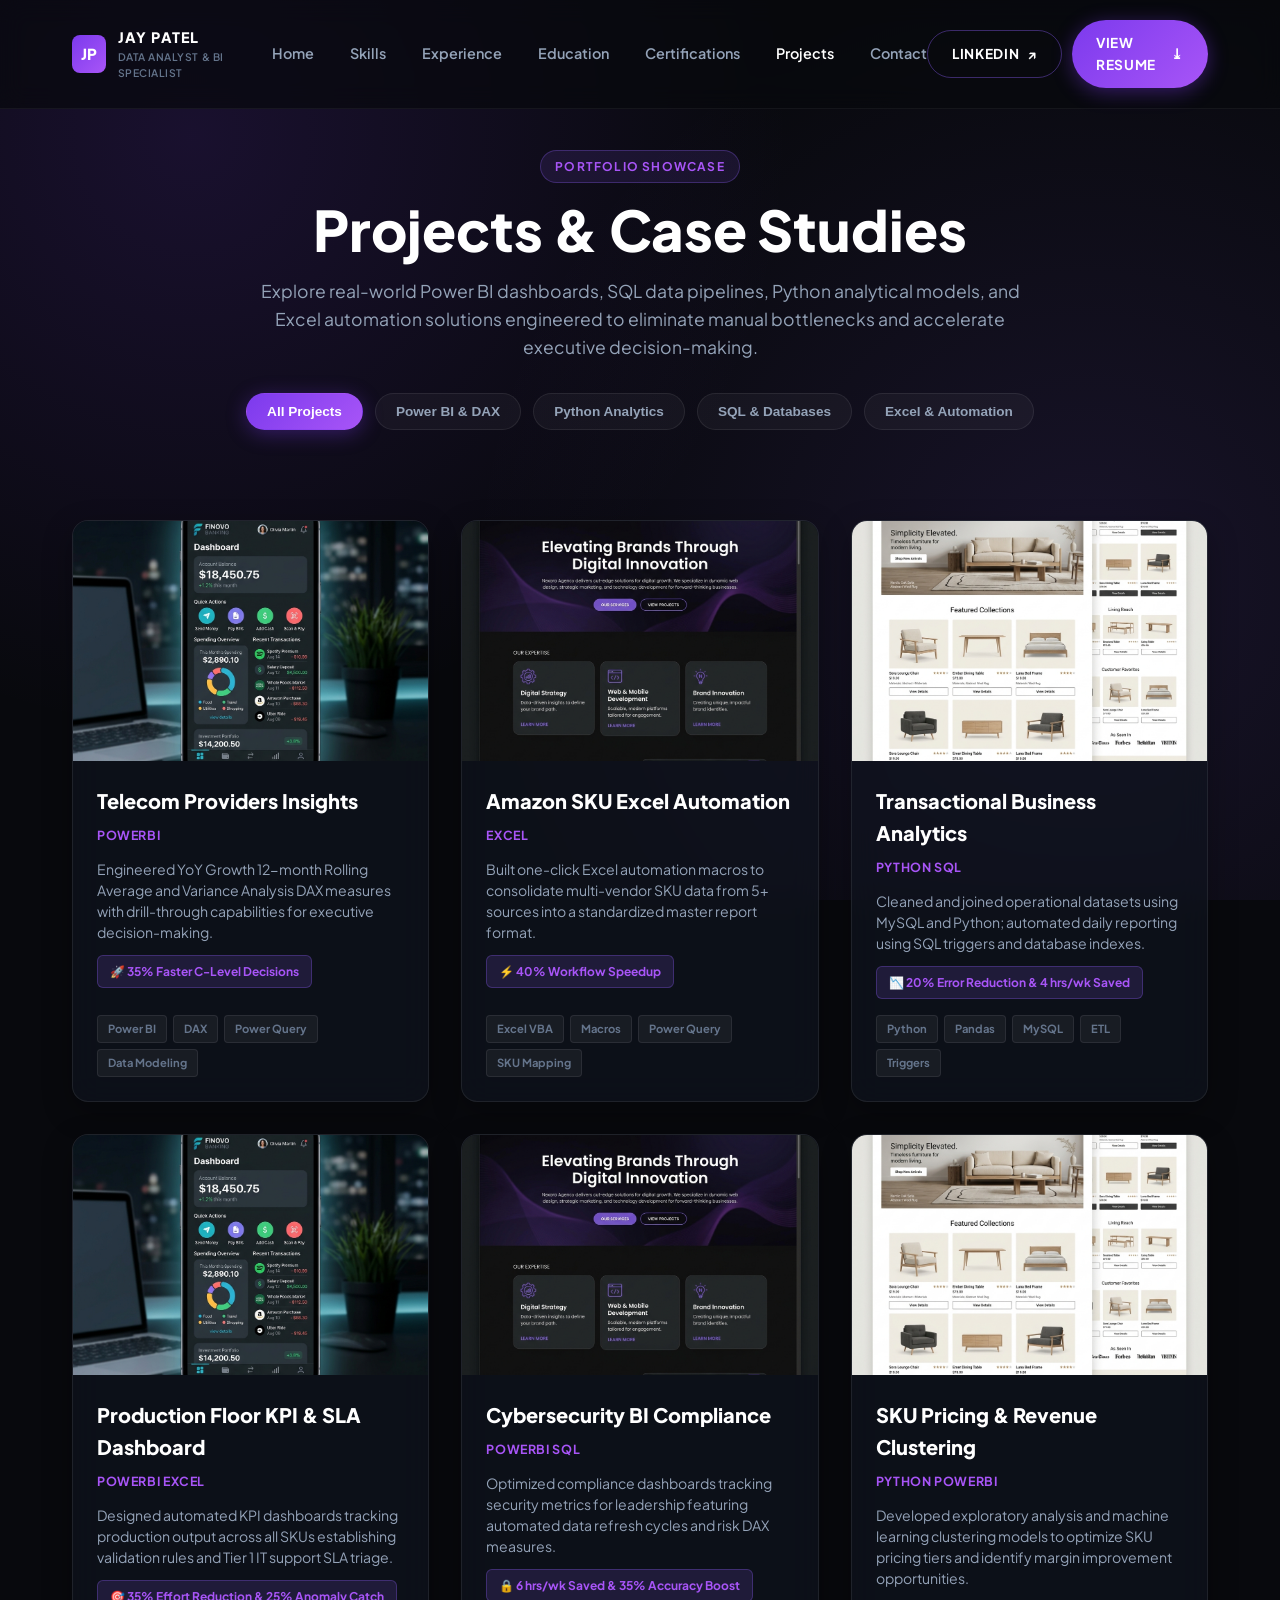
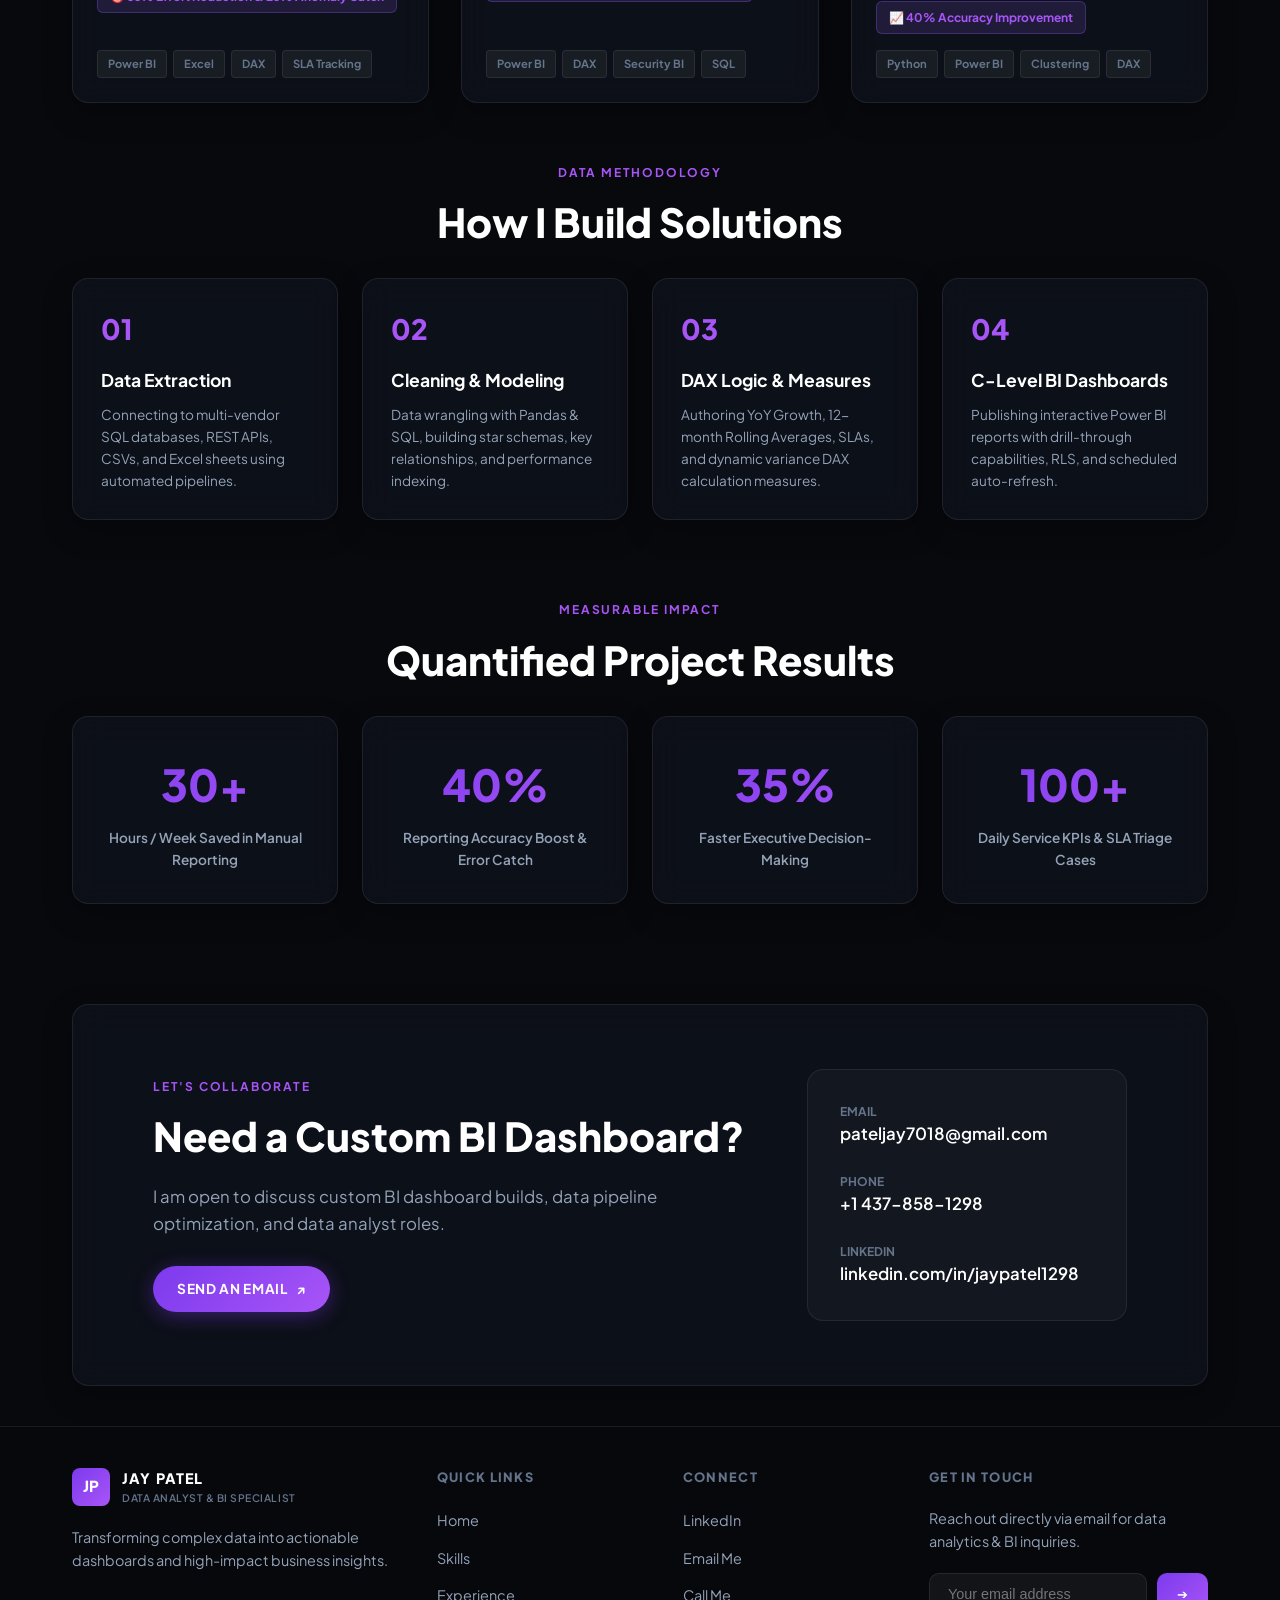
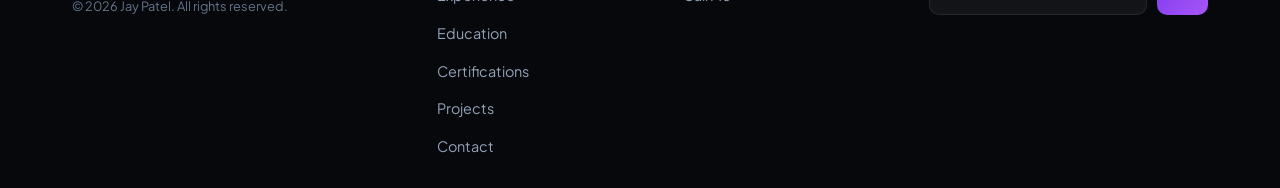
==== projects.html @ a5190599 "Initial commit: Dynamic Jay Patel Data Analyst Portfolio Website" ====
<!DOCTYPE html>
<html lang="en">
<head>
  <meta charset="UTF-8" />
  <meta name="viewport" content="width=device-width, initial-scale=1.0" />
  <title>Projects & Case Studies — Jay Patel | Data Analyst & BI Specialist</title>
  <link rel="preconnect" href="https://fonts.googleapis.com" />
  <link rel="preconnect" href="https://fonts.gstatic.com" crossorigin />
  <link href="https://fonts.googleapis.com/css2?family=Plus+Jakarta+Sans:wght@300;400;500;600;700;800&display=swap" rel="stylesheet" />
  <link rel="stylesheet" href="style.css" />
  <style>
    /* Dedicated Page Dark Ambient Styling */
    body {
      background: radial-gradient(circle at 15% 15%, rgba(124, 58, 237, 0.15) 0%, transparent 45%),
                  radial-gradient(circle at 85% 65%, rgba(139, 92, 246, 0.12) 0%, transparent 50%),
                  #08090d;
      background-attachment: fixed;
    }

    .projects-hero {
      padding-top: 150px;
      padding-bottom: 50px;
      text-align: center;
    }

    .projects-hero .hero-description {
      margin: 16px auto 32px;
    }

    /* Category Filter Tabs */
    .filter-tabs {
      display: flex;
      justify-content: center;
      flex-wrap: wrap;
      gap: 12px;
      margin-bottom: 40px;
    }

    .filter-btn {
      padding: 10px 20px;
      border-radius: 50px;
      background: rgba(255, 255, 255, 0.04);
      border: 1px solid var(--card-border);
      color: var(--text-secondary);
      font-size: 0.85rem;
      font-weight: 600;
      cursor: pointer;
      transition: all 0.3s ease;
    }

    .filter-btn:hover, .filter-btn.active {
      background: var(--accent-gradient);
      color: #ffffff;
      border-color: transparent;
      box-shadow: 0 4px 20px rgba(124, 58, 237, 0.35);
    }

    /* Detailed Project Card Styles */
    .project-detail-card {
      display: flex;
      flex-direction: column;
      height: 100%;
    }

    .project-metrics-badge {
      display: inline-block;
      margin-top: 12px;
      padding: 6px 12px;
      background: rgba(139, 92, 246, 0.15);
      border: 1px solid rgba(139, 92, 246, 0.3);
      border-radius: 6px;
      font-size: 0.75rem;
      font-weight: 700;
      color: var(--accent-purple-light);
    }

    .project-tech-tags {
      display: flex;
      flex-wrap: wrap;
      gap: 6px;
      margin-top: 16px;
    }

    .project-tech-tags span {
      font-size: 0.7rem;
      font-weight: 700;
      padding: 4px 10px;
      background: rgba(255, 255, 255, 0.05);
      border-radius: 4px;
      color: var(--text-muted);
    }

    /* Method Step Cards */
    .method-grid {
      display: grid;
      grid-template-columns: repeat(4, 1fr);
      gap: 24px;
    }

    /* Impact Grid Cards */
    .impact-grid {
      display: grid;
      grid-template-columns: repeat(4, 1fr);
      gap: 24px;
    }

    .impact-card {
      padding: 32px 24px;
      text-align: center;
    }

    .impact-num {
      font-size: 2.75rem;
      font-weight: 800;
      margin-bottom: 8px;
    }

    .impact-label {
      font-size: 0.85rem;
      color: var(--text-secondary);
      font-weight: 600;
    }
  </style>
</head>
<body>

  <!-- Main Website Content Wrapper -->
  <div id="content-wrapper">

    <!-- Header Navigation (Unified Component) -->
    <header class="navbar">
      <div class="nav-container">
        <a href="index.html#hero" class="brand-logo">
          <span class="logo-badge">JP</span>
          <div class="logo-text">
            <span class="logo-name">JAY PATEL</span>
            <span class="logo-sub">DATA ANALYST & BI SPECIALIST</span>
          </div>
        </a>

        <nav class="nav-menu">
          <a href="index.html#hero" class="nav-link">Home</a>
          <a href="index.html#skills" class="nav-link">Skills</a>
          <a href="index.html#experience" class="nav-link">Experience</a>
          <a href="index.html#education" class="nav-link">Education</a>
          <a href="index.html#certifications" class="nav-link">Certifications</a>
          <a href="projects.html" class="nav-link active">Projects</a>
          <a href="index.html#contact" class="nav-link">Contact</a>
        </nav>

        <div class="nav-actions" style="display: flex; gap: 10px; align-items: center;">
          <a href="https://www.linkedin.com/in/jaypatel1298/" target="_blank" rel="noopener" class="btn btn-outline nav-cta">LINKEDIN <span class="arrow">↗</span></a>
          <a href="assets/Jay_Patel_Resume.html" target="_blank" class="btn btn-primary nav-cta">VIEW RESUME <span class="arrow">⤓</span></a>
        </div>
      </div>
    </header>

    <!-- SECTION 1: Page Hero Header -->
    <section class="projects-hero">
      <div class="container">
        <div class="pill-badge">PORTFOLIO SHOWCASE</div>
        <h1 class="hero-name" style="font-size: 3.5rem;">Projects & Case Studies</h1>
        <p class="hero-description" style="max-width: 760px;">
          Explore real-world Power BI dashboards, SQL data pipelines, Python analytical models, and Excel automation solutions engineered to eliminate manual bottlenecks and accelerate executive decision-making.
        </p>

        <!-- Category Filter Buttons -->
        <div class="filter-tabs">
          <button class="filter-btn active" onclick="filterProjects('all', this)">All Projects</button>
          <button class="filter-btn" onclick="filterProjects('powerbi', this)">Power BI & DAX</button>
          <button class="filter-btn" onclick="filterProjects('python', this)">Python Analytics</button>
          <button class="filter-btn" onclick="filterProjects('sql', this)">SQL & Databases</button>
          <button class="filter-btn" onclick="filterProjects('excel', this)">Excel & Automation</button>
        </div>
      </div>
    </section>

    <!-- SECTION 2: Complete Projects Showcase Grid (Driven 100% Dynamically from excel/projects.csv) -->
    <section class="section" style="padding-top: 0;">
      <div class="container">
        <div id="full-projects-grid" class="projects-grid" style="grid-template-columns: repeat(3, 1fr);">
          <!-- Dynamic projects rendered live from excel/projects.csv -->
        </div>
      </div>
    </section>

    <!-- SECTION 3: Analytics Methodology Workflow -->
    <section class="section" style="padding-top: 20px;">
      <div class="container">
        <div class="section-header-center">
          <span class="section-subtitle">DATA METHODOLOGY</span>
          <h2 class="section-title">How I Build Solutions</h2>
        </div>

        <div class="method-grid">
          <div class="process-card glass-card">
            <div class="process-num">01</div>
            <h3 class="process-title">Data Extraction</h3>
            <p class="process-desc">Connecting to multi-vendor SQL databases, REST APIs, CSVs, and Excel sheets using automated pipelines.</p>
          </div>

          <div class="process-card glass-card">
            <div class="process-num">02</div>
            <h3 class="process-title">Cleaning & Modeling</h3>
            <p class="process-desc">Data wrangling with Pandas & SQL, building star schemas, key relationships, and performance indexing.</p>
          </div>

          <div class="process-card glass-card">
            <div class="process-num">03</div>
            <h3 class="process-title">DAX Logic & Measures</h3>
            <p class="process-desc">Authoring YoY Growth, 12-month Rolling Averages, SLAs, and dynamic variance DAX calculation measures.</p>
          </div>

          <div class="process-card glass-card">
            <div class="process-num">04</div>
            <h3 class="process-title">C-Level BI Dashboards</h3>
            <p class="process-desc">Publishing interactive Power BI reports with drill-through capabilities, RLS, and scheduled auto-refresh.</p>
          </div>
        </div>
      </div>
    </section>

    <!-- SECTION 4: Quantified Business Results Metrics -->
    <section class="section" style="padding-bottom: 60px;">
      <div class="container">
        <div class="section-header-center">
          <span class="section-subtitle">MEASURABLE IMPACT</span>
          <h2 class="section-title">Quantified Project Results</h2>
        </div>

        <div class="impact-grid">
          <div class="impact-card glass-card">
            <div class="impact-num gradient-text">30+</div>
            <div class="impact-label">Hours / Week Saved in Manual Reporting</div>
          </div>

          <div class="impact-card glass-card">
            <div class="impact-num gradient-text">40%</div>
            <div class="impact-label">Reporting Accuracy Boost & Error Catch</div>
          </div>

          <div class="impact-card glass-card">
            <div class="impact-num gradient-text">35%</div>
            <div class="impact-label">Faster Executive Decision-Making</div>
          </div>

          <div class="impact-card glass-card">
            <div class="impact-num gradient-text">100+</div>
            <div class="impact-label">Daily Service KPIs & SLA Triage Cases</div>
          </div>
        </div>
      </div>
    </section>

    <!-- Contact CTA Section -->
    <section id="contact" class="section contact-section">
      <div class="container">
        <div class="cta-box glass-card">
          <div class="cta-content">
            <span class="section-subtitle">LET'S COLLABORATE</span>
            <h2 class="cta-title">Need a Custom BI Dashboard?</h2>
            <p class="cta-desc">
              I am open to discuss custom BI dashboard builds, data pipeline optimization, and data analyst roles.
            </p>
            <a href="mailto:pateljay7018@gmail.com" class="btn btn-primary cta-btn">SEND AN EMAIL <span class="arrow">↗</span></a>
          </div>

          <div class="cta-contact-details">
            <div class="contact-item">
              <span class="contact-label">Email</span>
              <a href="mailto:pateljay7018@gmail.com" class="contact-val">pateljay7018@gmail.com</a>
            </div>
            <div class="contact-item">
              <span class="contact-label">Phone</span>
              <a href="tel:+14378581298" class="contact-val">+1 437-858-1298</a>
            </div>
            <div class="contact-item">
              <span class="contact-label">LinkedIn</span>
              <a href="https://www.linkedin.com/in/jaypatel1298/" target="_blank" rel="noopener" class="contact-val">linkedin.com/in/jaypatel1298</a>
            </div>
          </div>
        </div>
      </div>
    </section>

    <!-- Footer (Unified Component) -->
    <footer class="footer">
      <div class="container footer-grid">
        <div class="footer-col brand-col">
          <a href="index.html#hero" class="brand-logo">
            <span class="logo-badge">JP</span>
            <div class="logo-text">
              <span class="logo-name">JAY PATEL</span>
              <span class="logo-sub">DATA ANALYST & BI SPECIALIST</span>
            </div>
          </a>
          <p class="footer-desc">
            Transforming complex data into actionable dashboards and high-impact business insights.
          </p>
          <span class="copyright">© 2026 Jay Patel. All rights reserved.</span>
        </div>

        <div class="footer-col">
          <h4 class="footer-heading">QUICK LINKS</h4>
          <ul class="footer-links">
            <li><a href="index.html#hero">Home</a></li>
            <li><a href="index.html#skills">Skills</a></li>
            <li><a href="index.html#experience">Experience</a></li>
            <li><a href="index.html#education">Education</a></li>
            <li><a href="index.html#certifications">Certifications</a></li>
            <li><a href="projects.html">Projects</a></li>
            <li><a href="index.html#contact">Contact</a></li>
          </ul>
        </div>

        <div class="footer-col">
          <h4 class="footer-heading">CONNECT</h4>
          <ul class="footer-links">
            <li><a href="https://www.linkedin.com/in/jaypatel1298/" target="_blank" rel="noopener">LinkedIn</a></li>
            <li><a href="mailto:pateljay7018@gmail.com">Email Me</a></li>
            <li><a href="tel:+14378581298">Call Me</a></li>
          </ul>
        </div>

        <div class="footer-col newsletter-col">
          <h4 class="footer-heading">GET IN TOUCH</h4>
          <p class="newsletter-desc">Reach out directly via email for data analytics & BI inquiries.</p>
          <form class="newsletter-form" onsubmit="event.preventDefault(); window.location.href='mailto:pateljay7018@gmail.com';">
            <input type="email" placeholder="Your email address" required />
            <button type="submit" class="newsletter-btn">➔</button>
          </form>
        </div>
      </div>
    </footer>

  </div>

  <script>
    // Client-side Category Filter for Projects Page
    function filterProjects(category, btn) {
      const buttons = document.querySelectorAll('.filter-btn');
      buttons.forEach(b => b.classList.remove('active'));
      btn.classList.add('active');

      const cards = document.querySelectorAll('.project-detail-card');
      cards.forEach(card => {
        const cat = card.getAttribute('data-category');
        if (category === 'all' || cat.includes(category)) {
          card.style.display = 'flex';
        } else {
          card.style.display = 'none';
        }
      });
    }
  </script>
  <script src="js/excel-loader.js"></script>
</body>
</html>
---- style.css ----
* {
  margin: 0;
  padding: 0;
  box-sizing: border-box;
}

:root {
  --bg-dark: #08090d;
  --card-bg: rgba(16, 20, 32, 0.65);
  --card-border: rgba(255, 255, 255, 0.08);
  --accent-purple: #8b5cf6;
  --accent-purple-light: #a855f7;
  --accent-gradient: linear-gradient(135deg, #7c3aed 0%, #a855f7 100%);
  --text-primary: #ffffff;
  --text-secondary: #94a3b8;
  --text-muted: #64748b;
  --font-family: 'Plus Jakarta Sans', -apple-system, BlinkMacSystemFont, sans-serif;
}

html {
  scroll-behavior: smooth;
}

body {
  background-color: var(--bg-dark);
  color: var(--text-primary);
  font-family: var(--font-family);
  overflow-x: hidden;
  line-height: 1.6;
}

/* Loader */
.loader-container {
  position: fixed;
  top: 0;
  left: 0;
  width: 100vw;
  height: 100vh;
  background: var(--bg-dark);
  display: flex;
  flex-direction: column;
  align-items: center;
  justify-content: center;
  z-index: 9999;
  transition: opacity 0.5s ease, visibility 0.5s ease;
}

.loader-container.hidden {
  opacity: 0;
  visibility: hidden;
  pointer-events: none;
}

.loader-track {
  width: 220px;
  height: 4px;
  background: rgba(255, 255, 255, 0.1);
  border-radius: 4px;
  overflow: hidden;
  margin-bottom: 12px;
}

.loader-bar {
  width: 0%;
  height: 100%;
  background: var(--accent-gradient);
  transition: width 0.1s linear;
}

.loader-text {
  font-size: 0.85rem;
  color: var(--text-secondary);
  letter-spacing: 0.05em;
}

/* Background Canvas Scroll Viewport */
.canvas-container {
  position: fixed;
  top: 0;
  left: 0;
  width: 100vw;
  height: 100vh;
  z-index: 0;
  pointer-events: none;
  overflow: hidden;
}

#scroll-canvas {
  display: block;
  width: 100%;
  height: 100%;
  object-fit: contain;
}

.canvas-overlay {
  position: absolute;
  top: 0;
  left: 0;
  width: 100%;
  height: 100%;
  background: radial-gradient(circle at center, rgba(8, 9, 13, 0.35) 0%, rgba(8, 9, 13, 0.75) 100%);
}

/* Main Content Wrapper */
#content-wrapper {
  position: relative;
  z-index: 10;
}

.container {
  width: 95%;
  max-width: 1560px;
  margin: 0 auto;
  padding: 0 40px;
}

/* Glassmorphism Card Utilities */
.glass-card {
  background: var(--card-bg);
  backdrop-filter: blur(16px);
  -webkit-backdrop-filter: blur(16px);
  border: 1px solid var(--card-border);
  border-radius: 16px;
  box-shadow: 0 10px 30px rgba(0, 0, 0, 0.3);
  transition: transform 0.3s ease, border-color 0.3s ease, box-shadow 0.3s ease;
}

.glass-card:hover {
  border-color: rgba(139, 92, 246, 0.3);
  box-shadow: 0 12px 40px rgba(139, 92, 246, 0.15);
}

/* Section Header Typography */
.section {
  padding: 40px 0;
}

.section-subtitle {
  font-size: 0.75rem;
  font-weight: 700;
  color: var(--accent-purple-light);
  letter-spacing: 0.15em;
  text-transform: uppercase;
  display: block;
  margin-bottom: 8px;
}

.section-title {
  font-size: 2.5rem;
  font-weight: 800;
  color: var(--text-primary);
}

.section-header {
  display: flex;
  justify-content: space-between;
  align-items: flex-end;
  margin-bottom: 24px;
}

.section-header-center {
  text-align: center;
  margin-bottom: 24px;
}

.gradient-text {
  background: var(--accent-gradient);
  -webkit-background-clip: text;
  -webkit-text-fill-color: transparent;
}

/* Buttons */
.btn {
  display: inline-flex;
  align-items: center;
  gap: 8px;
  padding: 12px 24px;
  border-radius: 50px;
  font-size: 0.85rem;
  font-weight: 700;
  letter-spacing: 0.05em;
  text-decoration: none;
  transition: all 0.3s ease;
  cursor: pointer;
}

.btn-primary {
  background: var(--accent-gradient);
  color: #ffffff;
  border: none;
  box-shadow: 0 4px 20px rgba(124, 58, 237, 0.4);
}

.btn-primary:hover {
  transform: translateY(-2px);
  box-shadow: 0 6px 24px rgba(124, 58, 237, 0.6);
}

.btn-glass {
  background: rgba(255, 255, 255, 0.05);
  color: var(--text-primary);
  border: 1px solid var(--card-border);
}

.btn-glass:hover {
  background: rgba(255, 255, 255, 0.1);
  border-color: rgba(255, 255, 255, 0.2);
}

.btn-outline {
  background: transparent;
  color: var(--text-primary);
  border: 1px solid rgba(139, 92, 246, 0.4);
}

.btn-outline:hover {
  background: rgba(139, 92, 246, 0.1);
  border-color: var(--accent-purple-light);
}

/* Navigation Bar */
.navbar {
  position: fixed;
  top: 0;
  left: 0;
  width: 100%;
  z-index: 1000;
  padding: 20px 0;
  background: rgba(8, 9, 13, 0.7);
  backdrop-filter: blur(12px);
  border-bottom: 1px solid rgba(255, 255, 255, 0.05);
}

.nav-container {
  width: 95%;
  max-width: 1560px;
  margin: 0 auto;
  padding: 0 40px;
  display: flex;
  align-items: center;
  justify-content: space-between;
}

.brand-logo {
  display: flex;
  align-items: center;
  gap: 12px;
  text-decoration: none;
}

.logo-badge {
  width: 38px;
  height: 38px;
  background: var(--accent-gradient);
  border-radius: 8px;
  display: flex;
  align-items: center;
  justify-content: center;
  font-weight: 800;
  font-size: 0.95rem;
  color: #ffffff;
}

.logo-text {
  display: flex;
  flex-direction: column;
}

.logo-name {
  font-size: 0.9rem;
  font-weight: 800;
  letter-spacing: 0.08em;
  color: var(--text-primary);
}

.logo-sub {
  font-size: 0.65rem;
  font-weight: 600;
  color: var(--text-muted);
  letter-spacing: 0.05em;
}

.nav-menu {
  display: flex;
  align-items: center;
  gap: 36px;
}

.nav-link {
  color: var(--text-secondary);
  text-decoration: none;
  font-size: 0.9rem;
  font-weight: 600;
  transition: color 0.2s ease;
}

.nav-link:hover, .nav-link.active {
  color: var(--text-primary);
}

/* Hero Section */
.hero-section {
  padding-top: 110px;
  padding-bottom: 40px;
  min-height: auto;
  display: flex;
  align-items: center;
}

.hero-grid {
  display: grid;
  grid-template-columns: 1.3fr 0.7fr;
  gap: 40px;
  align-items: center;
}

.pill-badge {
  display: inline-block;
  padding: 6px 14px;
  background: rgba(139, 92, 246, 0.12);
  border: 1px solid rgba(139, 92, 246, 0.3);
  border-radius: 50px;
  font-size: 0.75rem;
  font-weight: 700;
  color: var(--accent-purple-light);
  letter-spacing: 0.1em;
  margin-bottom: 16px;
}

.hero-name {
  font-size: 4rem;
  font-weight: 800;
  line-height: 1.1;
  margin-bottom: 8px;
}

.hero-title {
  font-size: 2.25rem;
  font-weight: 700;
  line-height: 1.2;
  color: var(--text-secondary);
  margin-bottom: 20px;
}

.hero-description {
  font-size: 1.1rem;
  color: var(--text-secondary);
  max-width: 680px;
  margin-bottom: 32px;
}

.hero-actions {
  display: flex;
  gap: 16px;
  margin-bottom: 48px;
}

.hero-stats {
  display: flex;
  align-items: center;
  gap: 32px;
  background: rgba(16, 20, 32, 0.5);
  backdrop-filter: blur(12px);
  padding: 20px 32px;
  border-radius: 14px;
  border: 1px solid var(--card-border);
  width: fit-content;
}

.stat-item {
  display: flex;
  flex-direction: column;
}

.stat-num {
  font-size: 1.75rem;
  font-weight: 800;
  color: var(--text-primary);
}

.stat-label {
  font-size: 0.7rem;
  font-weight: 700;
  color: var(--text-muted);
  letter-spacing: 0.05em;
}

.stat-divider {
  width: 1px;
  height: 36px;
  background: var(--card-border);
}

/* Hero Floating Glass Cards */
.hero-floating-elements {
  display: flex;
  flex-direction: column;
  gap: 24px;
  align-items: flex-end;
}

.float-card {
  padding: 24px;
  width: 310px;
}

.card-tag {
  font-size: 0.75rem;
  font-weight: 700;
  color: var(--text-muted);
  letter-spacing: 0.1em;
  margin-bottom: 12px;
}

.ai-graph {
  display: flex;
  gap: 10px;
  align-items: center;
  height: 40px;
  margin-bottom: 8px;
}

.ai-node {
  width: 12px;
  height: 12px;
  border-radius: 50%;
  background: var(--text-muted);
}

.ai-node.glow {
  width: 18px;
  height: 18px;
  background: var(--accent-purple-light);
  box-shadow: 0 0 15px var(--accent-purple);
}

.card-caption {
  font-size: 0.8rem;
  font-weight: 600;
  color: var(--text-secondary);
}

.ds-badges {
  display: flex;
  flex-wrap: wrap;
  gap: 8px;
}

.ds-badges span {
  font-size: 0.7rem;
  font-weight: 700;
  padding: 6px 10px;
  background: rgba(255, 255, 255, 0.05);
  border-radius: 6px;
  color: var(--text-secondary);
}

/* Tech Stack Infinite Marquee Wheel */
.tech-marquee-wrapper {
  position: relative;
  width: 100%;
  overflow: hidden;
  padding: 24px 0;
  border-radius: 20px;
  background: var(--card-bg);
  backdrop-filter: blur(16px);
  -webkit-backdrop-filter: blur(16px);
  border: 1px solid var(--card-border);
}

.tech-marquee-wrapper::before,
.tech-marquee-wrapper::after {
  content: "";
  position: absolute;
  top: 0;
  width: 100px;
  height: 100%;
  z-index: 2;
  pointer-events: none;
}

.tech-marquee-wrapper::before {
  left: 0;
  background: linear-gradient(to right, rgba(8, 9, 13, 0.95), transparent);
}

.tech-marquee-wrapper::after {
  right: 0;
  background: linear-gradient(to left, rgba(8, 9, 13, 0.95), transparent);
}

.tech-marquee-track {
  display: flex;
  align-items: center;
  gap: 48px;
  width: max-content;
  animation: marqueeScroll 25s linear infinite;
}

.tech-marquee-wrapper:hover .tech-marquee-track {
  animation-play-state: paused;
}

@keyframes marqueeScroll {
  0% { transform: translateX(0); }
  100% { transform: translateX(-50%); }
}

.tech-item {
  display: flex;
  flex-direction: column;
  align-items: center;
  gap: 10px;
  min-width: 95px;
  transition: transform 0.3s ease;
}

.tech-item:hover {
  transform: translateY(-4px);
}

.tech-icon-box {
  width: 56px;
  height: 56px;
  border-radius: 14px;
  background: rgba(255, 255, 255, 0.05);
  border: 1px solid rgba(255, 255, 255, 0.1);
  display: flex;
  align-items: center;
  justify-content: center;
  font-weight: 800;
  font-size: 1rem;
  color: var(--accent-purple-light);
  box-shadow: 0 4px 15px rgba(0, 0, 0, 0.2);
}

.tech-name {
  font-size: 0.8rem;
  font-weight: 700;
  color: var(--text-secondary);
  white-space: nowrap;
}

/* Full Projects Showcase Grid (for projects.html) */
.projects-grid {
  display: grid;
  grid-template-columns: repeat(3, 1fr);
  gap: 32px;
}

.project-card {
  overflow: hidden;
  display: flex;
  flex-direction: column;
}

.project-img-wrapper {
  position: relative;
  width: 100%;
  height: 240px;
  overflow: hidden;
  border-radius: 12px 12px 0 0;
}

.project-img-wrapper img {
  width: 100%;
  height: 100%;
  object-fit: cover;
  transition: transform 0.5s ease;
}

.project-card:hover .project-img-wrapper img {
  transform: scale(1.05);
}

.project-overlay {
  position: absolute;
  inset: 0;
  background: rgba(8, 9, 13, 0.65);
  backdrop-filter: blur(4px);
  display: flex;
  align-items: center;
  justify-content: center;
  opacity: 0;
  transition: opacity 0.3s ease;
}

.project-card:hover .project-overlay {
  opacity: 1;
}

.view-btn {
  font-size: 0.85rem;
  font-weight: 700;
  color: #ffffff;
  padding: 10px 20px;
  background: var(--accent-gradient);
  border-radius: 50px;
  box-shadow: 0 4px 15px rgba(124, 58, 237, 0.4);
  cursor: pointer;
  text-decoration: none;
}

.project-info {
  padding: 24px;
}

.project-meta {
  margin-bottom: 12px;
}

.project-name {
  font-size: 1.25rem;
  font-weight: 800;
  color: var(--text-primary);
  margin-bottom: 4px;
}

.project-cat {
  font-size: 0.78rem;
  font-weight: 700;
  color: var(--accent-purple-light);
  letter-spacing: 0.05em;
  text-transform: uppercase;
}

.project-tagline {
  font-size: 0.88rem;
  color: var(--text-secondary);
  line-height: 1.5;
}

/* Compact Featured Projects Grid (for landing page) */
.compact-projects-grid {
  display: grid;
  grid-template-columns: repeat(3, 1fr);
  gap: 16px;
}

.compact-project-card {
  padding: 20px;
  text-decoration: none;
  display: flex;
  flex-direction: column;
  justify-content: space-between;
  transition: all 0.3s ease;
}

.compact-project-card:hover {
  transform: translateY(-4px);
  border-color: rgba(139, 92, 246, 0.4);
}

.compact-project-badge {
  font-size: 0.65rem;
  font-weight: 800;
  color: var(--accent-purple-light);
  letter-spacing: 0.08em;
  margin-bottom: 8px;
}

.compact-project-title {
  font-size: 1.05rem;
  font-weight: 800;
  color: var(--text-primary);
  margin-bottom: 6px;
}

.compact-project-desc {
  font-size: 0.82rem;
  color: var(--text-secondary);
  line-height: 1.4;
  margin-bottom: 12px;
}

.compact-project-link {
  font-size: 0.75rem;
  font-weight: 700;
  color: var(--accent-purple-light);
}

/* Certifications Section Grid (Compact Square Cards) */
.certs-grid {
  display: grid;
  grid-template-columns: repeat(4, 1fr);
  gap: 16px;
}

.cert-card {
  padding: 20px;
  display: flex;
  flex-direction: column;
  justify-content: space-between;
  position: relative;
  overflow: hidden;
  min-height: 210px;
}

.cert-card::before {
  content: '';
  position: absolute;
  top: 0;
  left: 0;
  width: 4px;
  height: 100%;
  background: var(--accent-gradient);
}

.cert-badge-tag {
  font-size: 0.65rem;
  font-weight: 800;
  color: var(--accent-purple-light);
  letter-spacing: 0.08em;
  text-transform: uppercase;
  margin-bottom: 6px;
  display: block;
}

.cert-title {
  font-size: 0.95rem;
  font-weight: 800;
  color: var(--text-primary);
  line-height: 1.3;
  margin-bottom: 6px;
}

.cert-issuer {
  font-size: 0.78rem;
  font-weight: 700;
  color: var(--text-secondary);
  margin-bottom: 10px;
}

.cert-desc {
  font-size: 0.8rem;
  color: var(--text-muted);
  line-height: 1.4;
  margin-bottom: 12px;
}

.cert-footer {
  display: flex;
  justify-content: space-between;
  align-items: center;
  border-top: 1px solid var(--card-border);
  padding-top: 12px;
  margin-top: 10px;
}

.cert-date {
  font-size: 0.72rem;
  font-weight: 600;
  color: var(--text-muted);
}

.cert-verify {
  font-size: 0.72rem;
  font-weight: 700;
  color: var(--accent-purple-light);
  text-decoration: none;
}

.cert-verify:hover {
  text-decoration: underline;
}

.project-tech-tags {
  display: flex;
  flex-wrap: wrap;
  gap: 8px;
  margin-top: 10px;
}

.project-tech-tags span {
  font-size: 0.72rem;
  font-weight: 700;
  padding: 4px 10px;
  background: rgba(255, 255, 255, 0.06);
  border: 1px solid rgba(255, 255, 255, 0.08);
  border-radius: 6px;
  color: var(--text-secondary);
}

/* Process Section */
.process-steps {
  display: grid;
  grid-template-columns: repeat(5, 1fr);
  gap: 20px;
}

.process-card {
  padding: 28px;
  position: relative;
}

.process-num {
  font-size: 1.75rem;
  font-weight: 800;
  color: var(--accent-purple-light);
  margin-bottom: 14px;
}

.process-title {
  font-size: 1.1rem;
  font-weight: 700;
  margin-bottom: 10px;
}

.process-desc {
  font-size: 0.85rem;
  color: var(--text-secondary);
}

/* Contact CTA Box */
.cta-box {
  padding: 64px 80px;
  display: grid;
  grid-template-columns: 1.3fr 0.7fr;
  gap: 60px;
  align-items: center;
}

.cta-title {
  font-size: 2.5rem;
  font-weight: 800;
  margin-bottom: 16px;
}

.cta-desc {
  font-size: 1.05rem;
  color: var(--text-secondary);
  margin-bottom: 28px;
}

.cta-contact-details {
  display: flex;
  flex-direction: column;
  gap: 24px;
  background: rgba(255, 255, 255, 0.03);
  padding: 32px;
  border-radius: 16px;
  border: 1px solid var(--card-border);
}

.contact-item {
  display: flex;
  flex-direction: column;
}

.contact-label {
  font-size: 0.75rem;
  font-weight: 700;
  color: var(--text-muted);
  text-transform: uppercase;
}

.contact-val {
  font-size: 1.05rem;
  font-weight: 600;
  color: var(--text-primary);
  text-decoration: none;
}

.contact-val:hover {
  color: var(--accent-purple-light);
}

/* Footer */
.footer {
  padding: 40px 0 30px;
  border-top: 1px solid var(--card-border);
  background: rgba(8, 9, 13, 0.85);
  backdrop-filter: blur(10px);
}

.footer-grid {
  display: grid;
  grid-template-columns: 1.6fr 1fr 1fr 1.4fr;
  gap: 48px;
}

.footer-desc {
  font-size: 0.9rem;
  color: var(--text-secondary);
  margin: 20px 0 24px;
}

.copyright {
  font-size: 0.8rem;
  color: var(--text-muted);
  display: block;
}

.footer-heading {
  font-size: 0.8rem;
  font-weight: 800;
  letter-spacing: 0.1em;
  color: var(--text-muted);
  margin-bottom: 20px;
}

.footer-links {
  list-style: none;
  display: flex;
  flex-direction: column;
  gap: 12px;
}

.footer-links a {
  color: var(--text-secondary);
  text-decoration: none;
  font-size: 0.9rem;
  transition: color 0.2s ease;
}

.footer-links a:hover {
  color: var(--text-primary);
}

.newsletter-desc {
  font-size: 0.9rem;
  color: var(--text-secondary);
  margin-bottom: 20px;
}

.newsletter-form {
  display: flex;
  gap: 10px;
}

.newsletter-form input {
  flex: 1;
  padding: 12px 18px;
  background: rgba(255, 255, 255, 0.05);
  border: 1px solid var(--card-border);
  border-radius: 10px;
  color: #ffffff;
  outline: none;
  font-size: 0.9rem;
}

.newsletter-btn {
  padding: 12px 20px;
  background: var(--accent-gradient);
  border: none;
  border-radius: 10px;
  color: #ffffff;
  cursor: pointer;
}

/* Responsive Media Queries */
@media (max-width: 1200px) {
  .container, .nav-container { padding: 0 24px; width: 100%; }
}

@media (max-width: 992px) {
  .hero-grid { grid-template-columns: 1fr; }
  .hero-floating-elements { display: none; }
  .compact-projects-grid { grid-template-columns: 1fr 1fr; }
  .certs-grid { grid-template-columns: 1fr 1fr; }
  .process-steps { grid-template-columns: 1fr 1fr; }
  .cta-box { grid-template-columns: 1fr; padding: 40px; }
  .footer-grid { grid-template-columns: 1fr 1fr; }
}

@media (max-width: 600px) {
  .nav-menu { display: none; }
  .compact-projects-grid { grid-template-columns: 1fr; }
  .certs-grid { grid-template-columns: 1fr; }
  .process-steps { grid-template-columns: 1fr; }
  .footer-grid { grid-template-columns: 1fr; }
}
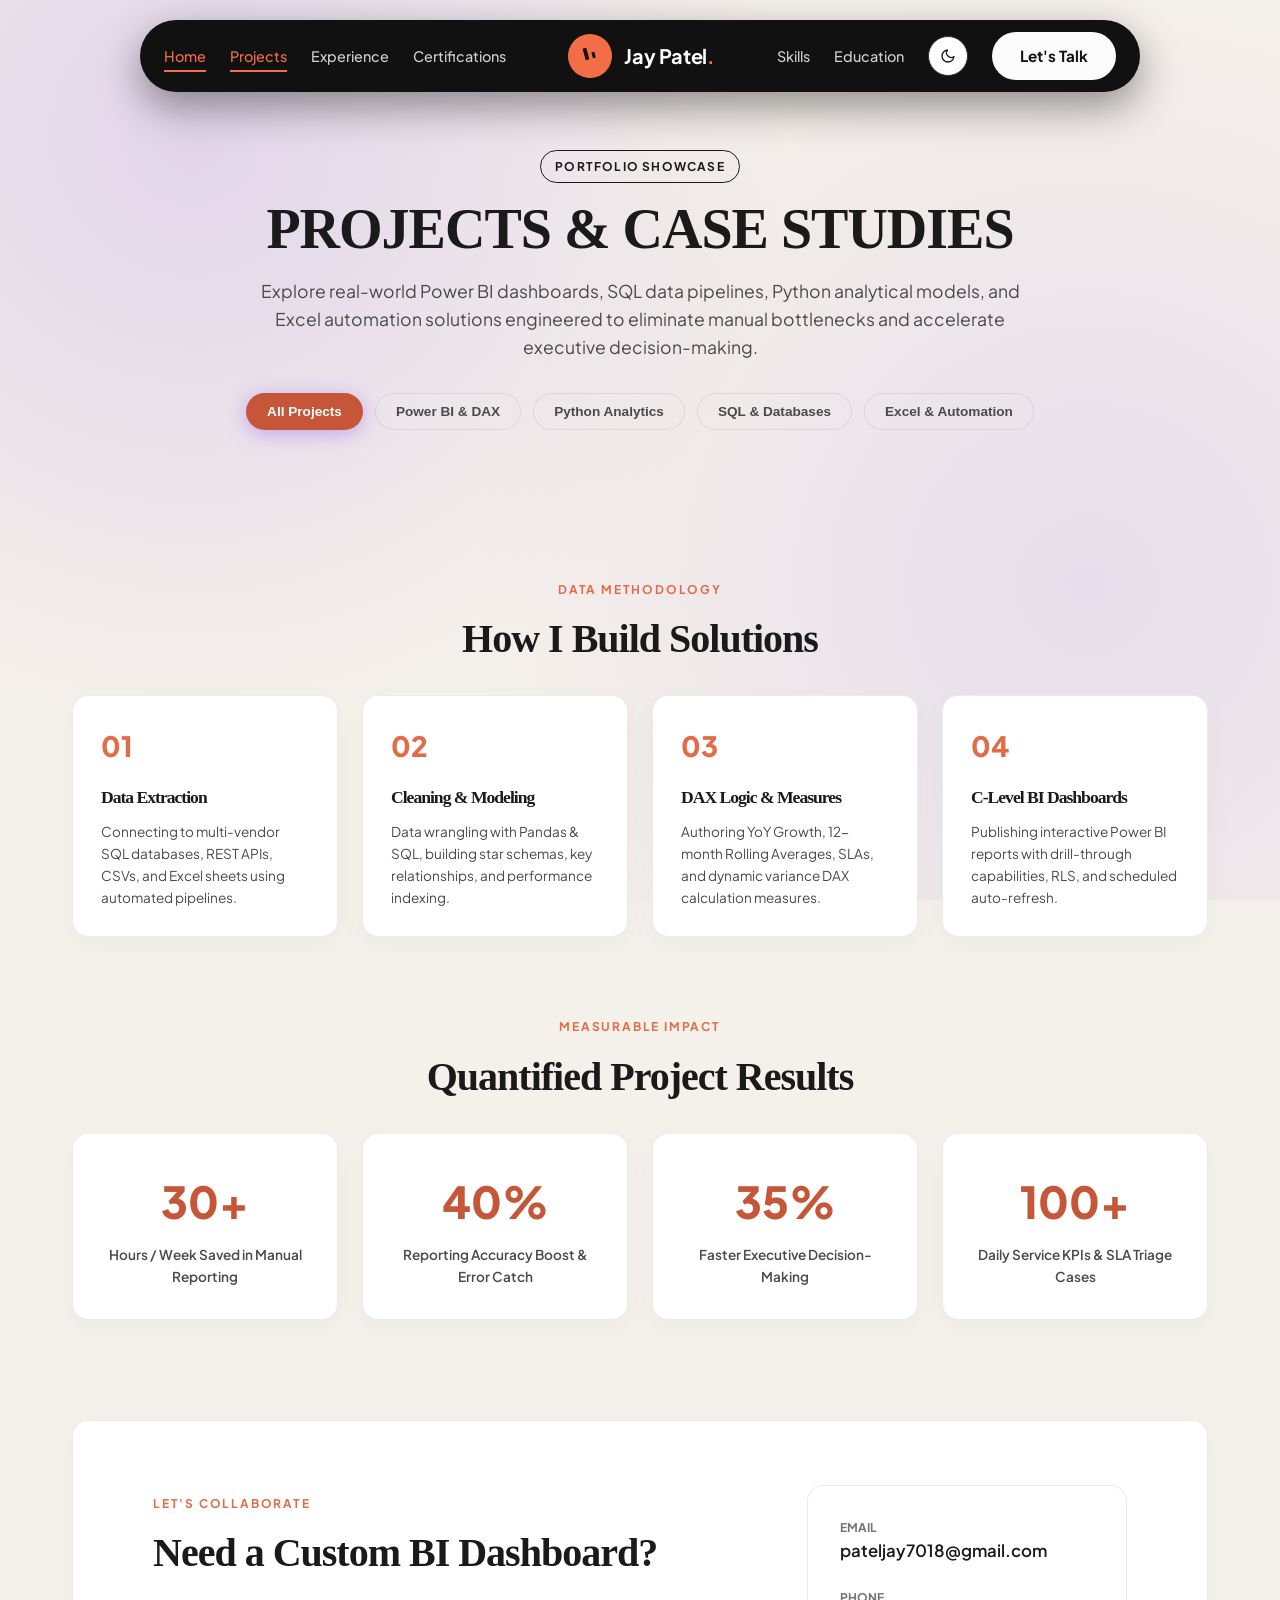
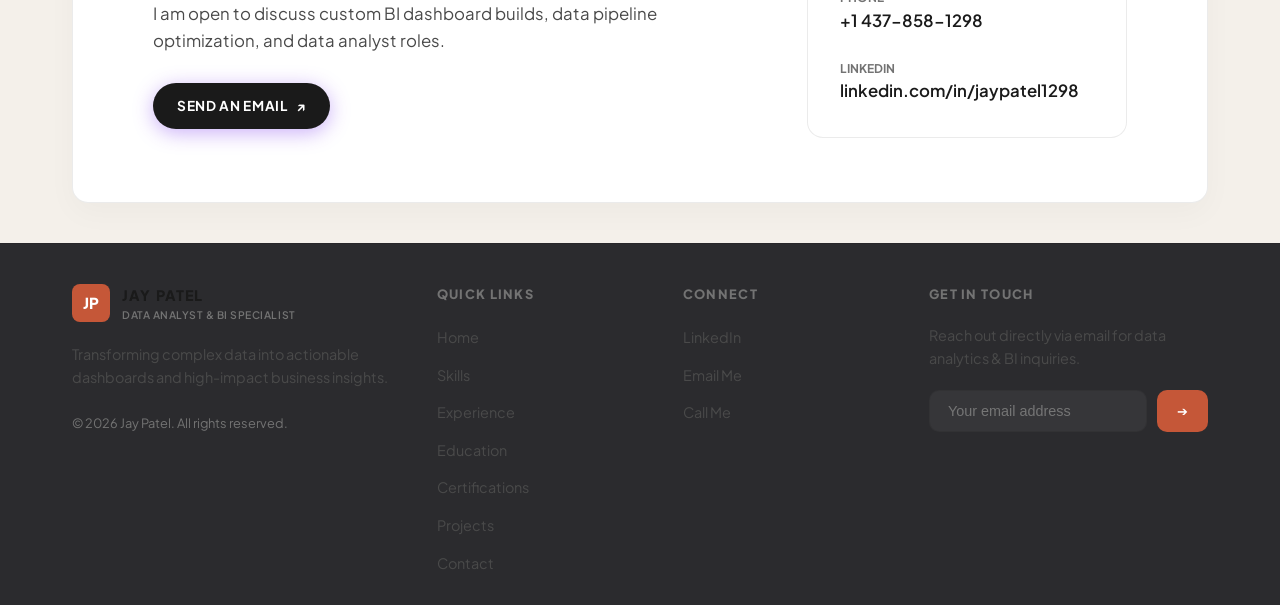
==== commit 5691933b: "UI redesign: Added hero portrait layout, stylized skills pills, cleaned up backgrounds" ====
--- a/projects.html
+++ b/projects.html
@@ -1,19 +1,23 @@
 <!DOCTYPE html>
 <html lang="en">
+
 <head>
   <meta charset="UTF-8" />
   <meta name="viewport" content="width=device-width, initial-scale=1.0" />
-  <title>Projects & Case Studies — Jay Patel | Data Analyst & BI Specialist</title>
+  <title>Projects & Case Studies - Jay Patel | Data Analyst & BI Specialist</title>
   <link rel="preconnect" href="https://fonts.googleapis.com" />
   <link rel="preconnect" href="https://fonts.gstatic.com" crossorigin />
-  <link href="https://fonts.googleapis.com/css2?family=Plus+Jakarta+Sans:wght@300;400;500;600;700;800&display=swap" rel="stylesheet" />
+  <link href="https://fonts.googleapis.com/css2?family=Plus+Jakarta+Sans:wght@300;400;500;600;700;800&display=swap"
+    rel="stylesheet" />
   <link rel="stylesheet" href="style.css" />
+  <link rel="stylesheet" href="header-pill.css" />
+  <link rel="stylesheet" href="light-theme.css" />
   <style>
     /* Dedicated Page Dark Ambient Styling */
     body {
       background: radial-gradient(circle at 15% 15%, rgba(124, 58, 237, 0.15) 0%, transparent 45%),
-                  radial-gradient(circle at 85% 65%, rgba(139, 92, 246, 0.12) 0%, transparent 50%),
-                  #08090d;
+        radial-gradient(circle at 85% 65%, rgba(139, 92, 246, 0.12) 0%, transparent 50%),
+        #08090d;
       background-attachment: fixed;
     }
 
@@ -48,7 +52,8 @@
       transition: all 0.3s ease;
     }
 
-    .filter-btn:hover, .filter-btn.active {
+    .filter-btn:hover,
+    .filter-btn.active {
       background: var(--accent-gradient);
       color: #ffffff;
       border-color: transparent;
@@ -122,38 +127,14 @@
     }
   </style>
 </head>
+
 <body>
 
   <!-- Main Website Content Wrapper -->
   <div id="content-wrapper">
 
-    <!-- Header Navigation (Unified Component) -->
-    <header class="navbar">
-      <div class="nav-container">
-        <a href="index.html#hero" class="brand-logo">
-          <span class="logo-badge">JP</span>
-          <div class="logo-text">
-            <span class="logo-name">JAY PATEL</span>
-            <span class="logo-sub">DATA ANALYST & BI SPECIALIST</span>
-          </div>
-        </a>
-
-        <nav class="nav-menu">
-          <a href="index.html#hero" class="nav-link">Home</a>
-          <a href="index.html#skills" class="nav-link">Skills</a>
-          <a href="index.html#experience" class="nav-link">Experience</a>
-          <a href="index.html#education" class="nav-link">Education</a>
-          <a href="index.html#certifications" class="nav-link">Certifications</a>
-          <a href="projects.html" class="nav-link active">Projects</a>
-          <a href="index.html#contact" class="nav-link">Contact</a>
-        </nav>
-
-        <div class="nav-actions" style="display: flex; gap: 10px; align-items: center;">
-          <a href="https://www.linkedin.com/in/jaypatel1298/" target="_blank" rel="noopener" class="btn btn-outline nav-cta">LINKEDIN <span class="arrow">↗</span></a>
-          <a href="assets/Jay_Patel_Resume.html" target="_blank" class="btn btn-primary nav-cta">VIEW RESUME <span class="arrow">⤓</span></a>
-        </div>
-      </div>
-    </header>
+    <!-- Dynamic Header Component Placeholder -->
+    <div id="header-placeholder"></div>
 
     <!-- SECTION 1: Page Hero Header -->
     <section class="projects-hero">
@@ -161,7 +142,8 @@
         <div class="pill-badge">PORTFOLIO SHOWCASE</div>
         <h1 class="hero-name" style="font-size: 3.5rem;">Projects & Case Studies</h1>
         <p class="hero-description" style="max-width: 760px;">
-          Explore real-world Power BI dashboards, SQL data pipelines, Python analytical models, and Excel automation solutions engineered to eliminate manual bottlenecks and accelerate executive decision-making.
+          Explore real-world Power BI dashboards, SQL data pipelines, Python analytical models, and Excel automation
+          solutions engineered to eliminate manual bottlenecks and accelerate executive decision-making.
         </p>
 
         <!-- Category Filter Buttons -->
@@ -196,25 +178,29 @@
           <div class="process-card glass-card">
             <div class="process-num">01</div>
             <h3 class="process-title">Data Extraction</h3>
-            <p class="process-desc">Connecting to multi-vendor SQL databases, REST APIs, CSVs, and Excel sheets using automated pipelines.</p>
+            <p class="process-desc">Connecting to multi-vendor SQL databases, REST APIs, CSVs, and Excel sheets using
+              automated pipelines.</p>
           </div>
 
           <div class="process-card glass-card">
             <div class="process-num">02</div>
             <h3 class="process-title">Cleaning & Modeling</h3>
-            <p class="process-desc">Data wrangling with Pandas & SQL, building star schemas, key relationships, and performance indexing.</p>
+            <p class="process-desc">Data wrangling with Pandas & SQL, building star schemas, key relationships, and
+              performance indexing.</p>
           </div>
 
           <div class="process-card glass-card">
             <div class="process-num">03</div>
             <h3 class="process-title">DAX Logic & Measures</h3>
-            <p class="process-desc">Authoring YoY Growth, 12-month Rolling Averages, SLAs, and dynamic variance DAX calculation measures.</p>
+            <p class="process-desc">Authoring YoY Growth, 12-month Rolling Averages, SLAs, and dynamic variance DAX
+              calculation measures.</p>
           </div>
 
           <div class="process-card glass-card">
             <div class="process-num">04</div>
             <h3 class="process-title">C-Level BI Dashboards</h3>
-            <p class="process-desc">Publishing interactive Power BI reports with drill-through capabilities, RLS, and scheduled auto-refresh.</p>
+            <p class="process-desc">Publishing interactive Power BI reports with drill-through capabilities, RLS, and
+              scheduled auto-refresh.</p>
           </div>
         </div>
       </div>
@@ -262,7 +248,8 @@
             <p class="cta-desc">
               I am open to discuss custom BI dashboard builds, data pipeline optimization, and data analyst roles.
             </p>
-            <a href="mailto:pateljay7018@gmail.com" class="btn btn-primary cta-btn">SEND AN EMAIL <span class="arrow">↗</span></a>
+            <a href="mailto:pateljay7018@gmail.com" class="btn btn-primary cta-btn">SEND AN EMAIL <span
+                class="arrow">↗</span></a>
           </div>
 
           <div class="cta-contact-details">
@@ -276,7 +263,8 @@
             </div>
             <div class="contact-item">
               <span class="contact-label">LinkedIn</span>
-              <a href="https://www.linkedin.com/in/jaypatel1298/" target="_blank" rel="noopener" class="contact-val">linkedin.com/in/jaypatel1298</a>
+              <a href="https://www.linkedin.com/in/jaypatel1298/" target="_blank" rel="noopener"
+                class="contact-val">linkedin.com/in/jaypatel1298</a>
             </div>
           </div>
         </div>
@@ -284,54 +272,8 @@
     </section>
 
     <!-- Footer (Unified Component) -->
-    <footer class="footer">
-      <div class="container footer-grid">
-        <div class="footer-col brand-col">
-          <a href="index.html#hero" class="brand-logo">
-            <span class="logo-badge">JP</span>
-            <div class="logo-text">
-              <span class="logo-name">JAY PATEL</span>
-              <span class="logo-sub">DATA ANALYST & BI SPECIALIST</span>
-            </div>
-          </a>
-          <p class="footer-desc">
-            Transforming complex data into actionable dashboards and high-impact business insights.
-          </p>
-          <span class="copyright">© 2026 Jay Patel. All rights reserved.</span>
-        </div>
-
-        <div class="footer-col">
-          <h4 class="footer-heading">QUICK LINKS</h4>
-          <ul class="footer-links">
-            <li><a href="index.html#hero">Home</a></li>
-            <li><a href="index.html#skills">Skills</a></li>
-            <li><a href="index.html#experience">Experience</a></li>
-            <li><a href="index.html#education">Education</a></li>
-            <li><a href="index.html#certifications">Certifications</a></li>
-            <li><a href="projects.html">Projects</a></li>
-            <li><a href="index.html#contact">Contact</a></li>
-          </ul>
-        </div>
-
-        <div class="footer-col">
-          <h4 class="footer-heading">CONNECT</h4>
-          <ul class="footer-links">
-            <li><a href="https://www.linkedin.com/in/jaypatel1298/" target="_blank" rel="noopener">LinkedIn</a></li>
-            <li><a href="mailto:pateljay7018@gmail.com">Email Me</a></li>
-            <li><a href="tel:+14378581298">Call Me</a></li>
-          </ul>
-        </div>
-
-        <div class="footer-col newsletter-col">
-          <h4 class="footer-heading">GET IN TOUCH</h4>
-          <p class="newsletter-desc">Reach out directly via email for data analytics & BI inquiries.</p>
-          <form class="newsletter-form" onsubmit="event.preventDefault(); window.location.href='mailto:pateljay7018@gmail.com';">
-            <input type="email" placeholder="Your email address" required />
-            <button type="submit" class="newsletter-btn">➔</button>
-          </form>
-        </div>
-      </div>
-    </footer>
+    <!-- Dynamic Footer Component Placeholder -->
+    <div id="footer-placeholder"></div>
 
   </div>
 
@@ -353,6 +295,8 @@
       });
     }
   </script>
+  <script src="js/component-loader.js"></script>
   <script src="js/excel-loader.js"></script>
 </body>
-</html>
+
+</html>
--- a/style.css
+++ b/style.css
@@ -309,9 +309,37 @@
 
 .hero-grid {
   display: grid;
-  grid-template-columns: 1.3fr 0.7fr;
-  gap: 40px;
-  align-items: center;
+  grid-template-columns: 1fr 1fr 0.8fr;
+  gap: 20px;
+  align-items: center;
+  position: relative;
+}
+
+.hero-image-center {
+  position: relative;
+  display: flex;
+  justify-content: center;
+  align-items: flex-end;
+  height: 100%;
+  transform: translateX(10%);
+}
+
+.orange-circle {
+  position: absolute;
+  width: 460px;
+  height: 460px;
+  background-color: #c55738;
+  border-radius: 50%;
+  bottom: 0;
+  z-index: 0;
+}
+
+.hero-subject {
+  position: relative;
+  z-index: 1;
+  max-width: 100%;
+  max-height: 600px;
+  object-fit: contain;
 }
 
 .pill-badge {
@@ -447,12 +475,41 @@
 }
 
 .ds-badges span {
-  font-size: 0.7rem;
-  font-weight: 700;
-  padding: 6px 10px;
-  background: rgba(255, 255, 255, 0.05);
-  border-radius: 6px;
-  color: var(--text-secondary);
+  font-size: 0.6rem;
+  font-weight: 700;
+  padding: 6px 14px;
+  background: #111111;
+  border-radius: 50px;
+  color: #ffffff;
+  box-shadow: 0 3px 10px rgba(0,0,0,0.15);
+  transition: transform 0.2s ease;
+}
+
+.ds-badges span:hover {
+  transform: translateY(-2px);
+}
+
+/* Pseudo-random color structure */
+.ds-badges span:nth-child(2n+1) { background: #111111; color: #ffffff; }
+.ds-badges span:nth-child(3n+2) { background: #f26e46; color: #111111; }
+.ds-badges span:nth-child(5n) { background: #f26e46; color: #111111; }
+
+.ds-badges span.pill-large {
+  font-size: 0.75rem;
+  padding: 7px 16px;
+}
+
+.ds-badges span.pill-icon {
+  width: 28px;
+  height: 28px;
+  border-radius: 50%;
+  padding: 0;
+  display: flex;
+  align-items: center;
+  justify-content: center;
+  font-size: 1rem;
+  background: #f26e46 !important;
+  color: #111111 !important;
 }
 
 /* Tech Stack Infinite Marquee Wheel */
@@ -956,6 +1013,9 @@
 @media (max-width: 992px) {
   .hero-grid { grid-template-columns: 1fr; }
   .hero-floating-elements { display: none; }
+  .hero-image-center { margin-top: 40px; }
+  .orange-circle { width: 335px; height: 335px; }
+  .hero-subject { max-height: 450px; }
   .compact-projects-grid { grid-template-columns: 1fr 1fr; }
   .certs-grid { grid-template-columns: 1fr 1fr; }
   .process-steps { grid-template-columns: 1fr 1fr; }
@@ -970,3 +1030,125 @@
   .process-steps { grid-template-columns: 1fr; }
   .footer-grid { grid-template-columns: 1fr; }
 }
+
+/* Dynamic Low-Speed Auto-Scrolling Marquee Section Engine (Matching Skills Wheel) */
+.section-marquee-wrapper {
+  position: relative;
+  width: 100%;
+  overflow: hidden;
+  padding: 20px 0;
+  border-radius: 20px;
+  background: var(--card-bg);
+  backdrop-filter: blur(16px);
+  -webkit-backdrop-filter: blur(16px);
+  border: 1px solid var(--card-border);
+}
+
+.section-marquee-wrapper::before,
+.section-marquee-wrapper::after {
+  content: "";
+  position: absolute;
+  top: 0;
+  width: 90px;
+  height: 100%;
+  z-index: 2;
+  pointer-events: none;
+}
+
+.section-marquee-wrapper::before {
+  left: 0;
+  background: linear-gradient(to right, rgba(8, 9, 13, 0.95), transparent);
+}
+
+.section-marquee-wrapper::after {
+  right: 0;
+  background: linear-gradient(to left, rgba(8, 9, 13, 0.95), transparent);
+}
+
+.section-marquee-track {
+  display: flex;
+  align-items: stretch;
+  gap: 24px;
+  width: max-content;
+  animation: sectionMarqueeScroll 40s linear infinite;
+}
+
+.section-marquee-wrapper:hover .section-marquee-track {
+  animation-play-state: paused;
+}
+
+.section-marquee-track .process-card,
+.section-marquee-track .cert-card,
+.section-marquee-track .compact-project-card {
+  width: 320px;
+  flex-shrink: 0;
+}
+
+@keyframes sectionMarqueeScroll {
+  0% { transform: translateX(0); }
+  100% { transform: translateX(-50%); }
+}
+
+/* --- CLEAN SKILLS TICKER BANNER --- */
+.ticker-section {
+  width: 100%;
+  background: #111;
+  border-top: 1px solid #f26e46;
+  border-bottom: 1px solid #f26e46;
+  padding: 18px 0;
+  overflow: hidden;
+  margin-top: 20px;
+  margin-bottom: 60px;
+  box-shadow: 0 4px 20px rgba(0,0,0,0.3);
+}
+
+.ticker-marquee-wrapper {
+  width: 100%;
+  overflow: hidden;
+  display: flex;
+}
+
+.ticker-marquee-track {
+  display: flex;
+  white-space: nowrap;
+  animation: scrollTicker 35s linear infinite;
+  width: max-content;
+}
+
+.ticker-item {
+  display: flex;
+  align-items: center;
+}
+
+.ticker-text {
+  color: #ffffff;
+  font-size: 1.15rem;
+  font-weight: 600;
+  letter-spacing: 0.5px;
+  font-family: var(--font-family);
+}
+
+.ticker-star {
+  color: #f26e46;
+  margin-left: 40px;
+  margin-right: 40px;
+  font-size: 1.1rem;
+}
+
+@keyframes scrollTicker {
+  0% { transform: translateX(0); }
+  100% { transform: translateX(-50%); }
+}
+
+/* Ensure the black bar stays black even in light mode */
+[data-theme="light"] .ticker-section {
+  background: #111;
+  border-color: #c55738;
+}
+[data-theme="light"] .ticker-star {
+  color: #c55738;
+}
+[data-theme="light"] .ticker-text {
+  color: #fff;
+}
+
--- a/header-pill.css
+++ b/header-pill.css
@@ -0,0 +1,129 @@
+/* --- PILL NAVBAR --- */
+.pill-navbar {
+  position: fixed;
+  top: 20px;
+  left: 50%;
+  transform: translateX(-50%);
+  width: 95%;
+  max-width: 1000px; /* Kept slightly narrower like the image */
+  background: #111; /* Dark background */
+  border-radius: 60px;
+  z-index: 1000;
+  padding: 12px 24px;
+  box-shadow: 0 15px 40px rgba(0,0,0,0.4);
+}
+
+.pill-nav-container {
+  display: flex;
+  align-items: center;
+  justify-content: space-between;
+}
+
+.pill-nav-left, .pill-nav-right {
+  display: flex;
+  gap: 24px;
+  align-items: center;
+}
+
+.pill-nav-right-group {
+  display: flex;
+  align-items: center;
+  gap: 24px;
+}
+
+.pill-nav-link {
+  color: #d0d0d0;
+  text-decoration: none;
+  font-size: 0.9rem;
+  font-weight: 500;
+  transition: color 0.3s ease;
+  font-family: var(--font-family);
+}
+
+.pill-nav-link:hover, .pill-nav-link.active {
+  color: #f26e46; /* Matching the orange in the design */
+}
+
+/* Add an underline to the active link */
+.pill-nav-link.active {
+  position: relative;
+}
+.pill-nav-link.active::after {
+  content: '';
+  position: absolute;
+  left: 0;
+  bottom: -4px;
+  width: 100%;
+  height: 2px;
+  background-color: #f26e46;
+}
+
+/* Center Brand Section */
+.pill-brand {
+  display: flex;
+  align-items: center;
+  gap: 12px;
+  text-decoration: none;
+  margin: 0 20px; /* Extra breathing room around the logo */
+}
+
+.pill-logo-circle {
+  width: 44px;
+  height: 44px;
+  border-radius: 50%;
+  background: #f26e46; /* Vibrant orange */
+  display: flex;
+  align-items: center;
+  justify-content: center;
+  color: #111; /* Dark icon */
+  transform: rotate(-15deg); /* Slight angle like the logo in the image */
+}
+
+.pill-logo-name {
+  color: #ffffff;
+  font-size: 1.25rem;
+  font-weight: 700;
+  letter-spacing: -0.2px;
+  font-family: var(--font-family);
+}
+
+.pill-logo-name .dot {
+  color: #f26e46;
+}
+
+/* Dark Mode Toggle */
+.theme-toggle-btn {
+  background: transparent;
+  border: 1px solid #333;
+  border-radius: 50%;
+  width: 40px;
+  height: 40px;
+  display: flex;
+  align-items: center;
+  justify-content: center;
+  color: #fff;
+  cursor: pointer;
+  transition: all 0.3s ease;
+}
+
+.theme-toggle-btn:hover {
+  background: #333;
+}
+
+/* CTA Button */
+.pill-cta {
+  background: #fcfcfc;
+  color: #111;
+  padding: 12px 28px;
+  border-radius: 50px;
+  font-size: 0.95rem;
+  font-weight: 700;
+  text-decoration: none;
+  transition: all 0.3s ease;
+  font-family: var(--font-family);
+}
+
+.pill-cta:hover {
+  background: #e0e0e0;
+  transform: translateY(-2px);
+}
--- a/light-theme.css
+++ b/light-theme.css
@@ -0,0 +1,90 @@
+/* === LIGHT THEME OVERRIDES (Alex Morgan Reference) === */
+
+[data-theme="light"] {
+  --bg-dark: #f4f0ea; /* Creamy off-white */
+  --card-bg: #ffffff;
+  --card-border: rgba(0, 0, 0, 0.08);
+  --text-primary: #1a1a1a;
+  --text-secondary: #4a4a4a;
+  --text-muted: #737373;
+  --accent-purple: #c55738; /* Muted rusty orange */
+  --accent-purple-light: #e06c48;
+  --accent-gradient: #c55738; /* Solid color to replace gradient */
+  
+  /* Introducing Serif Font for headings in Light Mode */
+  --font-heading: 'Playfair Display', serif;
+}
+
+[data-theme="light"] body {
+  background-color: var(--bg-dark);
+}
+
+/* Hide Dark Background Animation Canvas in Light Mode */
+[data-theme="light"] .canvas-container {
+  opacity: 0;
+  pointer-events: none;
+  transition: opacity 0.5s ease;
+}
+
+/* Update Typography in Light Mode to match reference */
+[data-theme="light"] h1,
+[data-theme="light"] h2,
+[data-theme="light"] h3,
+[data-theme="light"] .hero-name,
+[data-theme="light"] .section-title {
+  font-family: var(--font-heading);
+  letter-spacing: -1px;
+}
+
+[data-theme="light"] .hero-name {
+  font-size: 6rem; /* Make it massive like "PORTFOLIO" in reference */
+  text-transform: uppercase;
+  color: var(--text-primary);
+}
+
+[data-theme="light"] .pill-badge {
+  background: transparent;
+  color: var(--text-primary);
+  border-color: var(--text-primary);
+}
+
+/* Adjust card shadows for light mode instead of border glows */
+[data-theme="light"] .glass-card,
+[data-theme="light"] .project-card,
+[data-theme="light"] .cert-card,
+[data-theme="light"] .timeline-card {
+  box-shadow: 0 10px 30px rgba(0, 0, 0, 0.03);
+  background: var(--card-bg);
+  border: 1px solid var(--card-border);
+}
+
+[data-theme="light"] .stat-value {
+  color: var(--accent-purple);
+  -webkit-text-fill-color: var(--accent-purple); /* Override gradient */
+}
+
+/* Make icons/buttons adapt cleanly */
+[data-theme="light"] .btn-outline {
+  border-color: var(--text-primary);
+  color: var(--text-primary);
+}
+
+[data-theme="light"] .btn-outline:hover {
+  background: var(--text-primary);
+  color: var(--card-bg);
+}
+
+[data-theme="light"] .btn-primary {
+  background: var(--text-primary);
+  color: var(--card-bg);
+}
+
+[data-theme="light"] .btn-primary:hover {
+  background: #333;
+}
+
+/* Change the moon icon to a sun icon in light mode, or highlight it */
+[data-theme="light"] .theme-toggle-btn {
+  background: #ffffff;
+  color: #1a1a1a;
+}
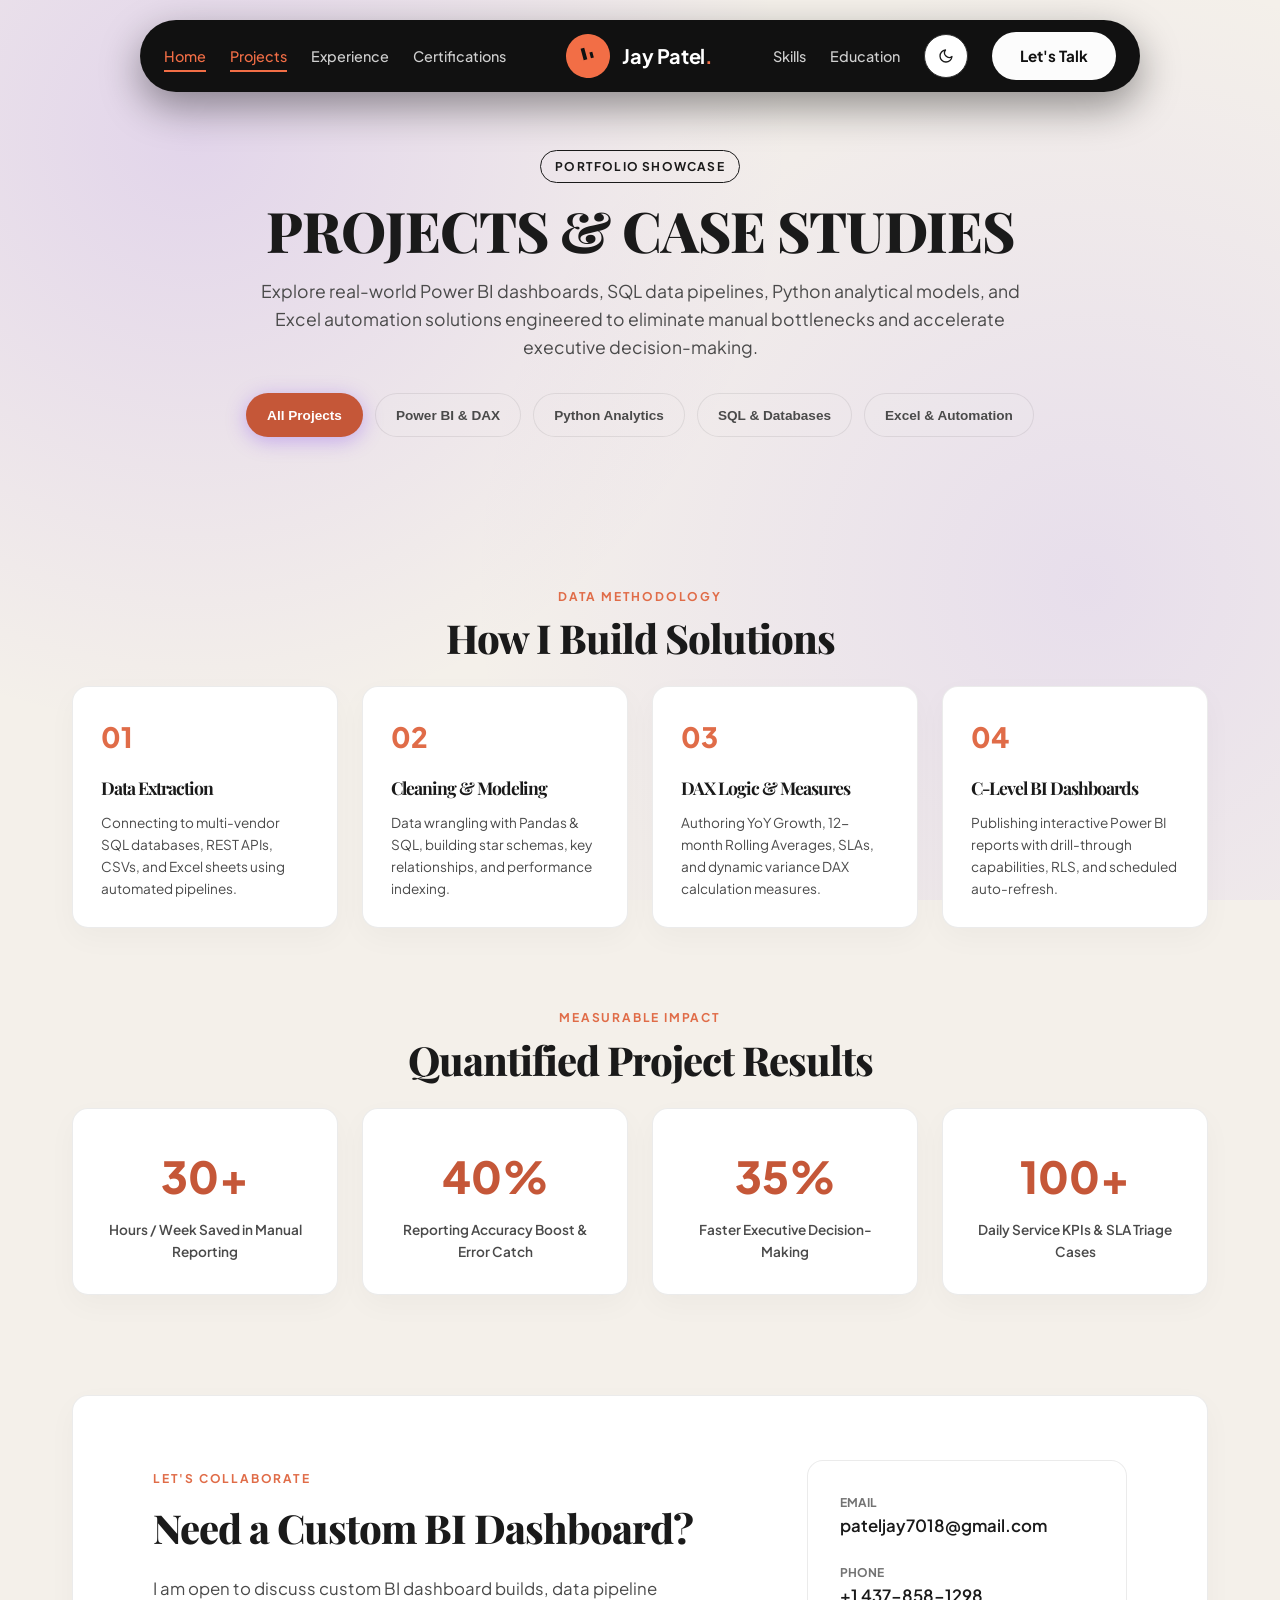
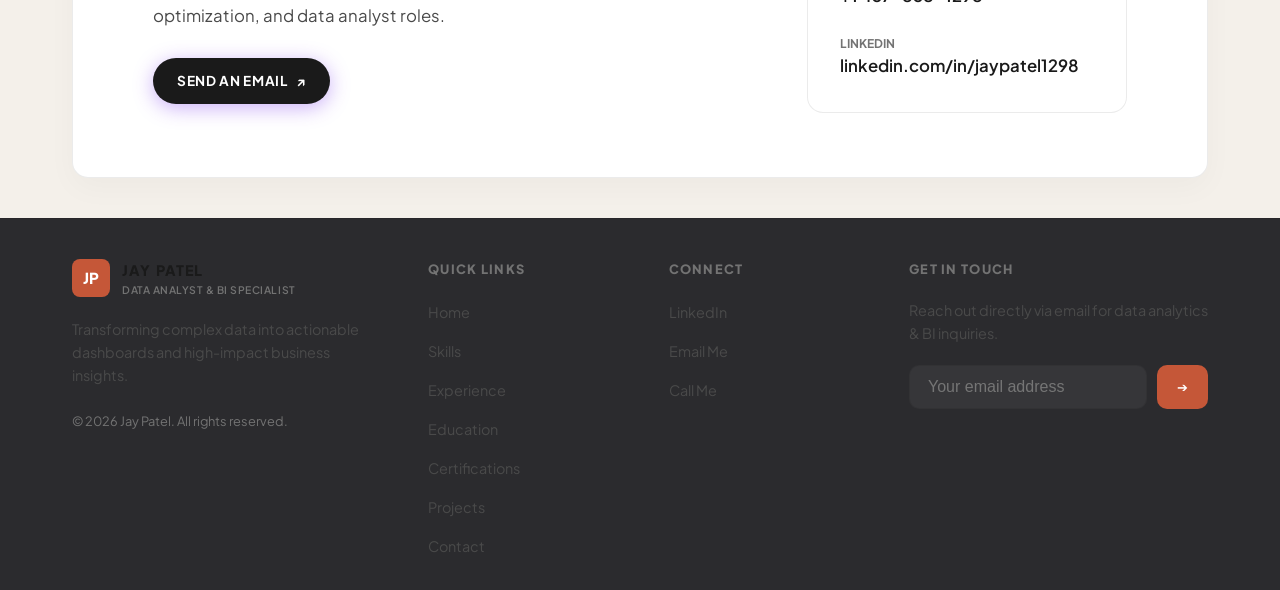
==== commit 66c148b7: "style & feat: Update light theme gradients, header pill layout, project loaders, and data files" ====
--- a/projects.html
+++ b/projects.html
@@ -3,11 +3,12 @@
 
 <head>
   <meta charset="UTF-8" />
-  <meta name="viewport" content="width=device-width, initial-scale=1.0" />
+  <meta name="viewport" content="width=device-width, initial-scale=1.0, viewport-fit=cover" />
   <title>Projects & Case Studies - Jay Patel | Data Analyst & BI Specialist</title>
+  <meta name="description" content="Power BI dashboards, SQL pipelines, Python analytics and Excel automation case studies by Jay Patel, Data Analyst & BI Specialist." />
   <link rel="preconnect" href="https://fonts.googleapis.com" />
   <link rel="preconnect" href="https://fonts.gstatic.com" crossorigin />
-  <link href="https://fonts.googleapis.com/css2?family=Plus+Jakarta+Sans:wght@300;400;500;600;700;800&display=swap"
+  <link href="https://fonts.googleapis.com/css2?family=Playfair+Display:ital,wght@0,400..900;1,400..900&family=Plus+Jakarta+Sans:wght@300;400;500;600;700;800&display=swap"
     rel="stylesheet" />
   <link rel="stylesheet" href="style.css" />
   <link rel="stylesheet" href="header-pill.css" />
@@ -27,8 +28,13 @@
       text-align: center;
     }
 
+    .projects-hero .hero-name {
+      font-size: clamp(2.1rem, 8vw, 3.5rem);
+    }
+
     .projects-hero .hero-description {
       margin: 16px auto 32px;
+      max-width: 760px;
     }
 
     /* Category Filter Tabs */
@@ -42,6 +48,7 @@
 
     .filter-btn {
       padding: 10px 20px;
+      min-height: 44px;
       border-radius: 50px;
       background: rgba(255, 255, 255, 0.04);
       border: 1px solid var(--card-border);
@@ -79,51 +86,31 @@
       color: var(--accent-purple-light);
     }
 
-    .project-tech-tags {
-      display: flex;
-      flex-wrap: wrap;
-      gap: 6px;
-      margin-top: 16px;
-    }
-
     .project-tech-tags span {
       font-size: 0.7rem;
-      font-weight: 700;
-      padding: 4px 10px;
-      background: rgba(255, 255, 255, 0.05);
-      border-radius: 4px;
-      color: var(--text-muted);
-    }
-
-    /* Method Step Cards */
-    .method-grid {
-      display: grid;
-      grid-template-columns: repeat(4, 1fr);
-      gap: 24px;
-    }
-
-    /* Impact Grid Cards */
-    .impact-grid {
-      display: grid;
-      grid-template-columns: repeat(4, 1fr);
-      gap: 24px;
-    }
-
-    .impact-card {
-      padding: 32px 24px;
-      text-align: center;
-    }
-
-    .impact-num {
-      font-size: 2.75rem;
-      font-weight: 800;
-      margin-bottom: 8px;
-    }
-
-    .impact-label {
-      font-size: 0.85rem;
-      color: var(--text-secondary);
-      font-weight: 600;
+    }
+
+    .section-flush-top { padding-top: 0; }
+    .section-tight-top { padding-top: 20px; }
+    .section-tight-bottom { padding-bottom: 60px; }
+
+    /* Mobile refinements for this page */
+    @media (max-width: 900px) {
+      .projects-hero { padding-top: 110px; padding-bottom: 32px; }
+    }
+
+    @media (max-width: 600px) {
+      .projects-hero { padding-top: 96px; }
+      .filter-tabs {
+        gap: 8px;
+        margin-bottom: 28px;
+      }
+      .filter-btn {
+        padding: 9px 14px;
+        font-size: 0.78rem;
+        flex: 1 1 44%;
+      }
+      .section-tight-bottom { padding-bottom: 36px; }
     }
   </style>
 </head>
@@ -140,8 +127,8 @@
     <section class="projects-hero">
       <div class="container">
         <div class="pill-badge">PORTFOLIO SHOWCASE</div>
-        <h1 class="hero-name" style="font-size: 3.5rem;">Projects & Case Studies</h1>
-        <p class="hero-description" style="max-width: 760px;">
+        <h1 class="hero-name">Projects & Case Studies</h1>
+        <p class="hero-description">
           Explore real-world Power BI dashboards, SQL data pipelines, Python analytical models, and Excel automation
           solutions engineered to eliminate manual bottlenecks and accelerate executive decision-making.
         </p>
@@ -158,16 +145,16 @@
     </section>
 
     <!-- SECTION 2: Complete Projects Showcase Grid (Driven 100% Dynamically from excel/projects.csv) -->
-    <section class="section" style="padding-top: 0;">
-      <div class="container">
-        <div id="full-projects-grid" class="projects-grid" style="grid-template-columns: repeat(3, 1fr);">
+    <section class="section section-flush-top">
+      <div class="container">
+        <div id="full-projects-grid" class="projects-grid">
           <!-- Dynamic projects rendered live from excel/projects.csv -->
         </div>
       </div>
     </section>
 
     <!-- SECTION 3: Analytics Methodology Workflow -->
-    <section class="section" style="padding-top: 20px;">
+    <section class="section section-tight-top">
       <div class="container">
         <div class="section-header-center">
           <span class="section-subtitle">DATA METHODOLOGY</span>
@@ -207,7 +194,7 @@
     </section>
 
     <!-- SECTION 4: Quantified Business Results Metrics -->
-    <section class="section" style="padding-bottom: 60px;">
+    <section class="section section-tight-bottom">
       <div class="container">
         <div class="section-header-center">
           <span class="section-subtitle">MEASURABLE IMPACT</span>
@@ -286,7 +273,7 @@
 
       const cards = document.querySelectorAll('.project-detail-card');
       cards.forEach(card => {
-        const cat = card.getAttribute('data-category');
+        const cat = card.getAttribute('data-category') || '';
         if (category === 'all' || cat.includes(category)) {
           card.style.display = 'flex';
         } else {
--- a/style.css
+++ b/style.css
@@ -19,6 +19,7 @@
 
 html {
   scroll-behavior: smooth;
+  -webkit-text-size-adjust: 100%;
 }
 
 body {
@@ -27,6 +28,10 @@
   font-family: var(--font-family);
   overflow-x: hidden;
   line-height: 1.6;
+}
+
+img, svg, video {
+  max-width: 100%;
 }
 
 /* Loader */
@@ -146,15 +151,18 @@
 }
 
 .section-title {
-  font-size: 2.5rem;
+  font-size: clamp(1.65rem, 5vw, 2.5rem);
   font-weight: 800;
   color: var(--text-primary);
+  line-height: 1.2;
 }
 
 .section-header {
   display: flex;
   justify-content: space-between;
   align-items: flex-end;
+  gap: 16px;
+  flex-wrap: wrap;
   margin-bottom: 24px;
 }
 
@@ -163,18 +171,44 @@
   margin-bottom: 24px;
 }
 
+.section-header-tight { margin-bottom: 20px; }
+.section-title-sm { font-size: clamp(1.4rem, 4.6vw, 1.8rem); }
+.section-projects-compact { padding-top: 20px; padding-bottom: 40px; }
+
+.link-more {
+  font-size: 0.85rem;
+  font-weight: 800;
+  letter-spacing: 0.05em;
+  color: var(--accent-purple-light);
+  text-decoration: none;
+  white-space: nowrap;
+}
+
+.link-more:hover { text-decoration: underline; }
+
 .gradient-text {
   background: var(--accent-gradient);
   -webkit-background-clip: text;
+  background-clip: text;
   -webkit-text-fill-color: transparent;
 }
+
+/* Responsive grid column helpers (set by js/excel-loader.js) */
+.g-cols-1, .g-cols-2, .g-cols-3, .g-cols-4 { display: grid; }
+.g-cols-1 { grid-template-columns: 1fr; }
+.g-cols-2 { grid-template-columns: repeat(2, minmax(0, 1fr)); }
+.g-cols-3 { grid-template-columns: repeat(3, minmax(0, 1fr)); }
+.g-cols-4 { grid-template-columns: repeat(4, minmax(0, 1fr)); }
+.is-marquee { display: block; }
 
 /* Buttons */
 .btn {
   display: inline-flex;
   align-items: center;
+  justify-content: center;
   gap: 8px;
   padding: 12px 24px;
+  min-height: 44px;
   border-radius: 50px;
   font-size: 0.85rem;
   font-weight: 700;
@@ -251,6 +285,7 @@
 .logo-badge {
   width: 38px;
   height: 38px;
+  flex-shrink: 0;
   background: var(--accent-gradient);
   border-radius: 8px;
   display: flex;
@@ -264,6 +299,7 @@
 .logo-text {
   display: flex;
   flex-direction: column;
+  min-width: 0;
 }
 
 .logo-name {
@@ -315,6 +351,10 @@
   position: relative;
 }
 
+.hero-content {
+  min-width: 0;
+}
+
 .hero-image-center {
   position: relative;
   display: flex;
@@ -328,6 +368,8 @@
   position: absolute;
   width: 460px;
   height: 460px;
+  max-width: 80vw;
+  max-height: 80vw;
   background-color: #c55738;
   border-radius: 50%;
   bottom: 0;
@@ -356,14 +398,15 @@
 }
 
 .hero-name {
-  font-size: 4rem;
+  font-size: clamp(2.5rem, 9vw, 4rem);
   font-weight: 800;
   line-height: 1.1;
   margin-bottom: 8px;
+  overflow-wrap: break-word;
 }
 
 .hero-title {
-  font-size: 2.25rem;
+  font-size: clamp(1.5rem, 6vw, 2.25rem);
   font-weight: 700;
   line-height: 1.2;
   color: var(--text-secondary);
@@ -371,7 +414,7 @@
 }
 
 .hero-description {
-  font-size: 1.1rem;
+  font-size: clamp(0.95rem, 2.6vw, 1.1rem);
   color: var(--text-secondary);
   max-width: 680px;
   margin-bottom: 32px;
@@ -379,6 +422,7 @@
 
 .hero-actions {
   display: flex;
+  flex-wrap: wrap;
   gap: 16px;
   margin-bottom: 48px;
 }
@@ -393,11 +437,13 @@
   border-radius: 14px;
   border: 1px solid var(--card-border);
   width: fit-content;
+  max-width: 100%;
 }
 
 .stat-item {
   display: flex;
   flex-direction: column;
+  min-width: 0;
 }
 
 .stat-num {
@@ -416,6 +462,7 @@
 .stat-divider {
   width: 1px;
   height: 36px;
+  flex-shrink: 0;
   background: var(--card-border);
 }
 
@@ -601,7 +648,7 @@
 /* Full Projects Showcase Grid (for projects.html) */
 .projects-grid {
   display: grid;
-  grid-template-columns: repeat(3, 1fr);
+  grid-template-columns: repeat(3, minmax(0, 1fr));
   gap: 32px;
 }
 
@@ -662,6 +709,13 @@
   padding: 24px;
 }
 
+.project-info-flex {
+  flex: 1;
+  display: flex;
+  flex-direction: column;
+  justify-content: space-between;
+}
+
 .project-meta {
   margin-bottom: 12px;
 }
@@ -690,7 +744,7 @@
 /* Compact Featured Projects Grid (for landing page) */
 .compact-projects-grid {
   display: grid;
-  grid-template-columns: repeat(3, 1fr);
+  grid-template-columns: repeat(3, minmax(0, 1fr));
   gap: 16px;
 }
 
@@ -708,6 +762,42 @@
   border-color: rgba(139, 92, 246, 0.4);
 }
 
+.compact-project-head {
+  display: flex;
+  justify-content: space-between;
+  align-items: center;
+  flex-wrap: wrap;
+  gap: 8px;
+  margin-bottom: 8px;
+}
+
+.compact-project-status {
+  font-size: 0.65rem;
+  font-weight: 800;
+  padding: 3px 8px;
+  border-radius: 50px;
+  background: rgba(168, 85, 247, 0.15);
+  border: 1px solid rgba(168, 85, 247, 0.3);
+  color: var(--accent-purple-light);
+}
+
+.compact-project-foot {
+  display: flex;
+  justify-content: space-between;
+  align-items: center;
+  flex-wrap: wrap;
+  gap: 8px;
+  border-top: 1px solid var(--card-border);
+  padding-top: 10px;
+  margin-top: 8px;
+}
+
+.compact-project-target {
+  font-size: 0.72rem;
+  color: var(--text-muted);
+  font-weight: 600;
+}
+
 .compact-project-badge {
   font-size: 0.65rem;
   font-weight: 800;
@@ -739,7 +829,7 @@
 /* Certifications Section Grid (Compact Square Cards) */
 .certs-grid {
   display: grid;
-  grid-template-columns: repeat(4, 1fr);
+  grid-template-columns: repeat(4, minmax(0, 1fr));
   gap: 16px;
 }
 
@@ -799,6 +889,8 @@
   display: flex;
   justify-content: space-between;
   align-items: center;
+  gap: 10px;
+  flex-wrap: wrap;
   border-top: 1px solid var(--card-border);
   padding-top: 12px;
   margin-top: 10px;
@@ -841,7 +933,7 @@
 /* Process Section */
 .process-steps {
   display: grid;
-  grid-template-columns: repeat(5, 1fr);
+  grid-template-columns: repeat(5, minmax(0, 1fr));
   gap: 20px;
 }
 
@@ -866,6 +958,31 @@
 .process-desc {
   font-size: 0.85rem;
   color: var(--text-secondary);
+}
+
+/* Projects page: methodology + impact grids (were inline before) */
+.method-grid,
+.impact-grid {
+  display: grid;
+  grid-template-columns: repeat(4, minmax(0, 1fr));
+  gap: 24px;
+}
+
+.impact-card {
+  padding: 32px 24px;
+  text-align: center;
+}
+
+.impact-num {
+  font-size: clamp(2rem, 7vw, 2.75rem);
+  font-weight: 800;
+  margin-bottom: 8px;
+}
+
+.impact-label {
+  font-size: 0.85rem;
+  color: var(--text-secondary);
+  font-weight: 600;
 }
 
 /* Contact CTA Box */
@@ -878,13 +995,13 @@
 }
 
 .cta-title {
-  font-size: 2.5rem;
+  font-size: clamp(1.6rem, 5.5vw, 2.5rem);
   font-weight: 800;
   margin-bottom: 16px;
 }
 
 .cta-desc {
-  font-size: 1.05rem;
+  font-size: clamp(0.95rem, 2.6vw, 1.05rem);
   color: var(--text-secondary);
   margin-bottom: 28px;
 }
@@ -902,6 +1019,7 @@
 .contact-item {
   display: flex;
   flex-direction: column;
+  min-width: 0;
 }
 
 .contact-label {
@@ -912,10 +1030,11 @@
 }
 
 .contact-val {
-  font-size: 1.05rem;
+  font-size: clamp(0.9rem, 2.6vw, 1.05rem);
   font-weight: 600;
   color: var(--text-primary);
   text-decoration: none;
+  overflow-wrap: anywhere;
 }
 
 .contact-val:hover {
@@ -968,6 +1087,8 @@
   text-decoration: none;
   font-size: 0.9rem;
   transition: color 0.2s ease;
+  display: inline-block;
+  padding: 2px 0;
 }
 
 .footer-links a:hover {
@@ -987,48 +1108,24 @@
 
 .newsletter-form input {
   flex: 1;
+  min-width: 0;
   padding: 12px 18px;
   background: rgba(255, 255, 255, 0.05);
   border: 1px solid var(--card-border);
   border-radius: 10px;
   color: #ffffff;
   outline: none;
-  font-size: 0.9rem;
+  font-size: 1rem; /* 16px prevents iOS zoom-on-focus */
 }
 
 .newsletter-btn {
   padding: 12px 20px;
+  min-height: 44px;
   background: var(--accent-gradient);
   border: none;
   border-radius: 10px;
   color: #ffffff;
   cursor: pointer;
-}
-
-/* Responsive Media Queries */
-@media (max-width: 1200px) {
-  .container, .nav-container { padding: 0 24px; width: 100%; }
-}
-
-@media (max-width: 992px) {
-  .hero-grid { grid-template-columns: 1fr; }
-  .hero-floating-elements { display: none; }
-  .hero-image-center { margin-top: 40px; }
-  .orange-circle { width: 335px; height: 335px; }
-  .hero-subject { max-height: 450px; }
-  .compact-projects-grid { grid-template-columns: 1fr 1fr; }
-  .certs-grid { grid-template-columns: 1fr 1fr; }
-  .process-steps { grid-template-columns: 1fr 1fr; }
-  .cta-box { grid-template-columns: 1fr; padding: 40px; }
-  .footer-grid { grid-template-columns: 1fr 1fr; }
-}
-
-@media (max-width: 600px) {
-  .nav-menu { display: none; }
-  .compact-projects-grid { grid-template-columns: 1fr; }
-  .certs-grid { grid-template-columns: 1fr; }
-  .process-steps { grid-template-columns: 1fr; }
-  .footer-grid { grid-template-columns: 1fr; }
 }
 
 /* Dynamic Low-Speed Auto-Scrolling Marquee Section Engine (Matching Skills Wheel) */
@@ -1152,3 +1249,118 @@
   color: #fff;
 }
 
+/* ==========================================================================
+   RESPONSIVE MEDIA QUERIES
+   ========================================================================== */
+
+@media (max-width: 1200px) {
+  .container, .nav-container { padding: 0 24px; width: 100%; }
+  .cta-box { padding: 48px 48px; gap: 40px; }
+  .footer-grid { gap: 32px; }
+}
+
+@media (max-width: 992px) {
+  .hero-grid { grid-template-columns: 1fr; }
+  .hero-floating-elements { display: none; }
+  .hero-image-center { margin-top: 40px; transform: none; }
+  .orange-circle { width: 335px; height: 335px; }
+  .hero-subject { max-height: 450px; }
+  .compact-projects-grid,
+  .certs-grid,
+  .process-steps,
+  .projects-grid,
+  .method-grid,
+  .impact-grid,
+  .g-cols-3, .g-cols-4 { grid-template-columns: repeat(2, minmax(0, 1fr)); }
+  .cta-box { grid-template-columns: 1fr; padding: 40px; }
+  .footer-grid { grid-template-columns: 1fr 1fr; }
+}
+
+/* --- Tablet / large phone --- */
+@media (max-width: 900px) {
+  .hero-section { padding-top: 96px; }
+}
+
+@media (max-width: 768px) {
+  .container, .nav-container { padding: 0 20px; }
+  .section { padding: 32px 0; }
+  .section-header { align-items: flex-start; }
+  .section-header .link-more { font-size: 0.8rem; }
+
+  .hero-actions { gap: 12px; }
+  .hero-actions .btn { flex: 1 1 100%; }
+
+  .hero-stats {
+    width: 100%;
+    gap: 16px;
+    padding: 16px 18px;
+    justify-content: space-between;
+  }
+  .stat-num { font-size: 1.4rem; }
+  .stat-label { font-size: 0.6rem; }
+
+  .compact-projects-grid,
+  .certs-grid,
+  .process-steps,
+  .projects-grid,
+  .method-grid,
+  .impact-grid,
+  .g-cols-2, .g-cols-3, .g-cols-4 { grid-template-columns: 1fr; }
+
+  .project-img-wrapper { height: 200px; }
+
+  /* Marquee cards fit the viewport instead of a fixed 320px */
+  .section-marquee-track .process-card,
+  .section-marquee-track .cert-card,
+  .section-marquee-track .compact-project-card {
+    width: min(78vw, 320px);
+  }
+  .section-marquee-wrapper::before,
+  .section-marquee-wrapper::after { width: 40px; }
+
+  .cta-box { padding: 28px 22px; gap: 28px; }
+  .cta-contact-details { padding: 22px; gap: 18px; }
+  .cta-btn { width: 100%; }
+
+  .footer-grid { grid-template-columns: 1fr; gap: 28px; }
+  .footer { padding: 32px 0 24px; }
+
+  .ticker-section { margin-bottom: 36px; padding: 14px 0; }
+  .ticker-text { font-size: 1rem; }
+  .ticker-star { margin-left: 22px; margin-right: 22px; }
+}
+
+/* --- Small phones --- */
+@media (max-width: 480px) {
+  .container, .nav-container { padding: 0 16px; }
+  .hero-section { padding-top: 88px; padding-bottom: 24px; }
+  .hero-description { margin-bottom: 24px; }
+  .hero-actions { margin-bottom: 28px; }
+
+  .orange-circle { width: 240px; height: 240px; }
+  .hero-subject { max-height: 320px; }
+
+  .hero-stats {
+    flex-wrap: wrap;
+    justify-content: flex-start;
+    gap: 14px 20px;
+  }
+  .hero-stats .stat-divider { display: none; }
+  .hero-stats .stat-item { flex: 1 1 40%; }
+
+  .process-card { padding: 20px; }
+  .cert-card { padding: 18px; min-height: 0; }
+  .impact-card { padding: 24px 18px; }
+  .project-info { padding: 18px; }
+
+  .newsletter-form { flex-direction: column; }
+  .newsletter-btn { width: 100%; }
+}
+
+/* Respect reduced-motion preferences (also saves battery on phones) */
+@media (prefers-reduced-motion: reduce) {
+  .ticker-marquee-track,
+  .section-marquee-track,
+  .tech-marquee-track { animation: none; }
+  html { scroll-behavior: auto; }
+}
--- a/header-pill.css
+++ b/header-pill.css
@@ -17,6 +17,7 @@
   display: flex;
   align-items: center;
   justify-content: space-between;
+  gap: 12px;
 }
 
 .pill-nav-left, .pill-nav-right {
@@ -38,6 +39,7 @@
   font-weight: 500;
   transition: color 0.3s ease;
   font-family: var(--font-family);
+  white-space: nowrap;
 }
 
 .pill-nav-link:hover, .pill-nav-link.active {
@@ -65,11 +67,13 @@
   gap: 12px;
   text-decoration: none;
   margin: 0 20px; /* Extra breathing room around the logo */
+  min-width: 0;
 }
 
 .pill-logo-circle {
   width: 44px;
   height: 44px;
+  flex-shrink: 0;
   border-radius: 50%;
   background: #f26e46; /* Vibrant orange */
   display: flex;
@@ -85,6 +89,7 @@
   font-weight: 700;
   letter-spacing: -0.2px;
   font-family: var(--font-family);
+  white-space: nowrap;
 }
 
 .pill-logo-name .dot {
@@ -96,8 +101,9 @@
   background: transparent;
   border: 1px solid #333;
   border-radius: 50%;
-  width: 40px;
-  height: 40px;
+  width: 44px;
+  height: 44px;
+  flex-shrink: 0;
   display: flex;
   align-items: center;
   justify-content: center;
@@ -121,9 +127,136 @@
   text-decoration: none;
   transition: all 0.3s ease;
   font-family: var(--font-family);
+  white-space: nowrap;
 }
 
 .pill-cta:hover {
   background: #e0e0e0;
   transform: translateY(-2px);
 }
+
+/* --- MOBILE HAMBURGER + DRAWER --- */
+.nav-burger {
+  display: none;
+  flex-direction: column;
+  justify-content: center;
+  gap: 5px;
+  width: 44px;
+  height: 44px;
+  flex-shrink: 0;
+  padding: 0;
+  border: 1px solid #333;
+  border-radius: 50%;
+  background: transparent;
+  cursor: pointer;
+}
+
+.burger-line {
+  display: block;
+  width: 18px;
+  height: 2px;
+  margin: 0 auto;
+  background: #fff;
+  border-radius: 2px;
+  transition: transform 0.3s ease, opacity 0.2s ease;
+}
+
+.pill-navbar.drawer-open .burger-line:nth-child(1) {
+  transform: translateY(7px) rotate(45deg);
+}
+.pill-navbar.drawer-open .burger-line:nth-child(2) {
+  opacity: 0;
+}
+.pill-navbar.drawer-open .burger-line:nth-child(3) {
+  transform: translateY(-7px) rotate(-45deg);
+}
+
+.mobile-drawer {
+  display: none;
+}
+
+/* Tablet: tighten spacing before switching to the drawer */
+@media (max-width: 1100px) {
+  .pill-nav-left, .pill-nav-right { gap: 16px; }
+  .pill-nav-right-group { gap: 14px; }
+  .pill-brand { margin: 0 10px; }
+  .pill-cta { padding: 11px 20px; font-size: 0.85rem; }
+  .pill-nav-link { font-size: 0.85rem; }
+}
+
+/* Phones & small tablets: hamburger drawer takes over */
+@media (max-width: 900px) {
+  .pill-navbar {
+    top: 12px;
+    width: calc(100% - 24px);
+    max-width: none;
+    padding: 10px 14px;
+    border-radius: 28px;
+  }
+
+  .pill-nav-container { justify-content: space-between; }
+
+  .pill-nav-left,
+  .pill-nav-right,
+  .pill-cta { display: none; }
+
+  .pill-brand { margin: 0; }
+  .pill-logo-circle { width: 38px; height: 38px; }
+  .pill-logo-name { font-size: 1.05rem; }
+
+  .nav-burger { display: flex; }
+
+  .mobile-drawer {
+    display: block;
+    margin-top: 10px;
+    padding: 8px 6px 6px;
+    border-top: 1px solid #2a2a2a;
+    animation: drawerIn 0.22s ease;
+  }
+
+  .mobile-drawer[hidden] { display: none; }
+
+  .mobile-drawer-nav {
+    display: flex;
+    flex-direction: column;
+  }
+
+  .mobile-drawer-link {
+    display: block;
+    padding: 13px 10px;
+    color: #e6e6e6;
+    text-decoration: none;
+    font-size: 1rem;
+    font-weight: 600;
+    font-family: var(--font-family);
+    border-radius: 12px;
+  }
+
+  .mobile-drawer-link:active,
+  .mobile-drawer-link:hover {
+    background: #1d1d1d;
+    color: #f26e46;
+  }
+
+  .mobile-drawer-cta {
+    margin-top: 8px;
+    display: block;
+    text-align: center;
+    padding: 14px 18px;
+    background: #f26e46;
+    color: #111;
+    font-weight: 800;
+    text-decoration: none;
+    border-radius: 50px;
+    font-family: var(--font-family);
+  }
+}
+
+@keyframes drawerIn {
+  from { opacity: 0; transform: translateY(-6px); }
+  to { opacity: 1; transform: translateY(0); }
+}
+
+@media (prefers-reduced-motion: reduce) {
+  .mobile-drawer { animation: none; }
+}
--- a/light-theme.css
+++ b/light-theme.css
@@ -10,7 +10,7 @@
   --accent-purple: #c55738; /* Muted rusty orange */
   --accent-purple-light: #e06c48;
   --accent-gradient: #c55738; /* Solid color to replace gradient */
-  
+
   /* Introducing Serif Font for headings in Light Mode */
   --font-heading: 'Playfair Display', serif;
 }
@@ -37,9 +37,10 @@
 }
 
 [data-theme="light"] .hero-name {
-  font-size: 6rem; /* Make it massive like "PORTFOLIO" in reference */
+  font-size: clamp(2.6rem, 11vw, 6rem); /* Massive on desktop, safe on phones */
   text-transform: uppercase;
   color: var(--text-primary);
+  overflow-wrap: break-word;
 }
 
 [data-theme="light"] .pill-badge {
@@ -88,3 +89,13 @@
   background: #ffffff;
   color: #1a1a1a;
 }
+
+/* Light-mode marquee fade edges must match the cream background */
+[data-theme="light"] .section-marquee-wrapper::before,
+[data-theme="light"] .tech-marquee-wrapper::before {
+  background: linear-gradient(to right, rgba(244, 240, 234, 0.95), transparent);
+}
+[data-theme="light"] .section-marquee-wrapper::after,
+[data-theme="light"] .tech-marquee-wrapper::after {
+  background: linear-gradient(to left, rgba(244, 240, 234, 0.95), transparent);
+}
